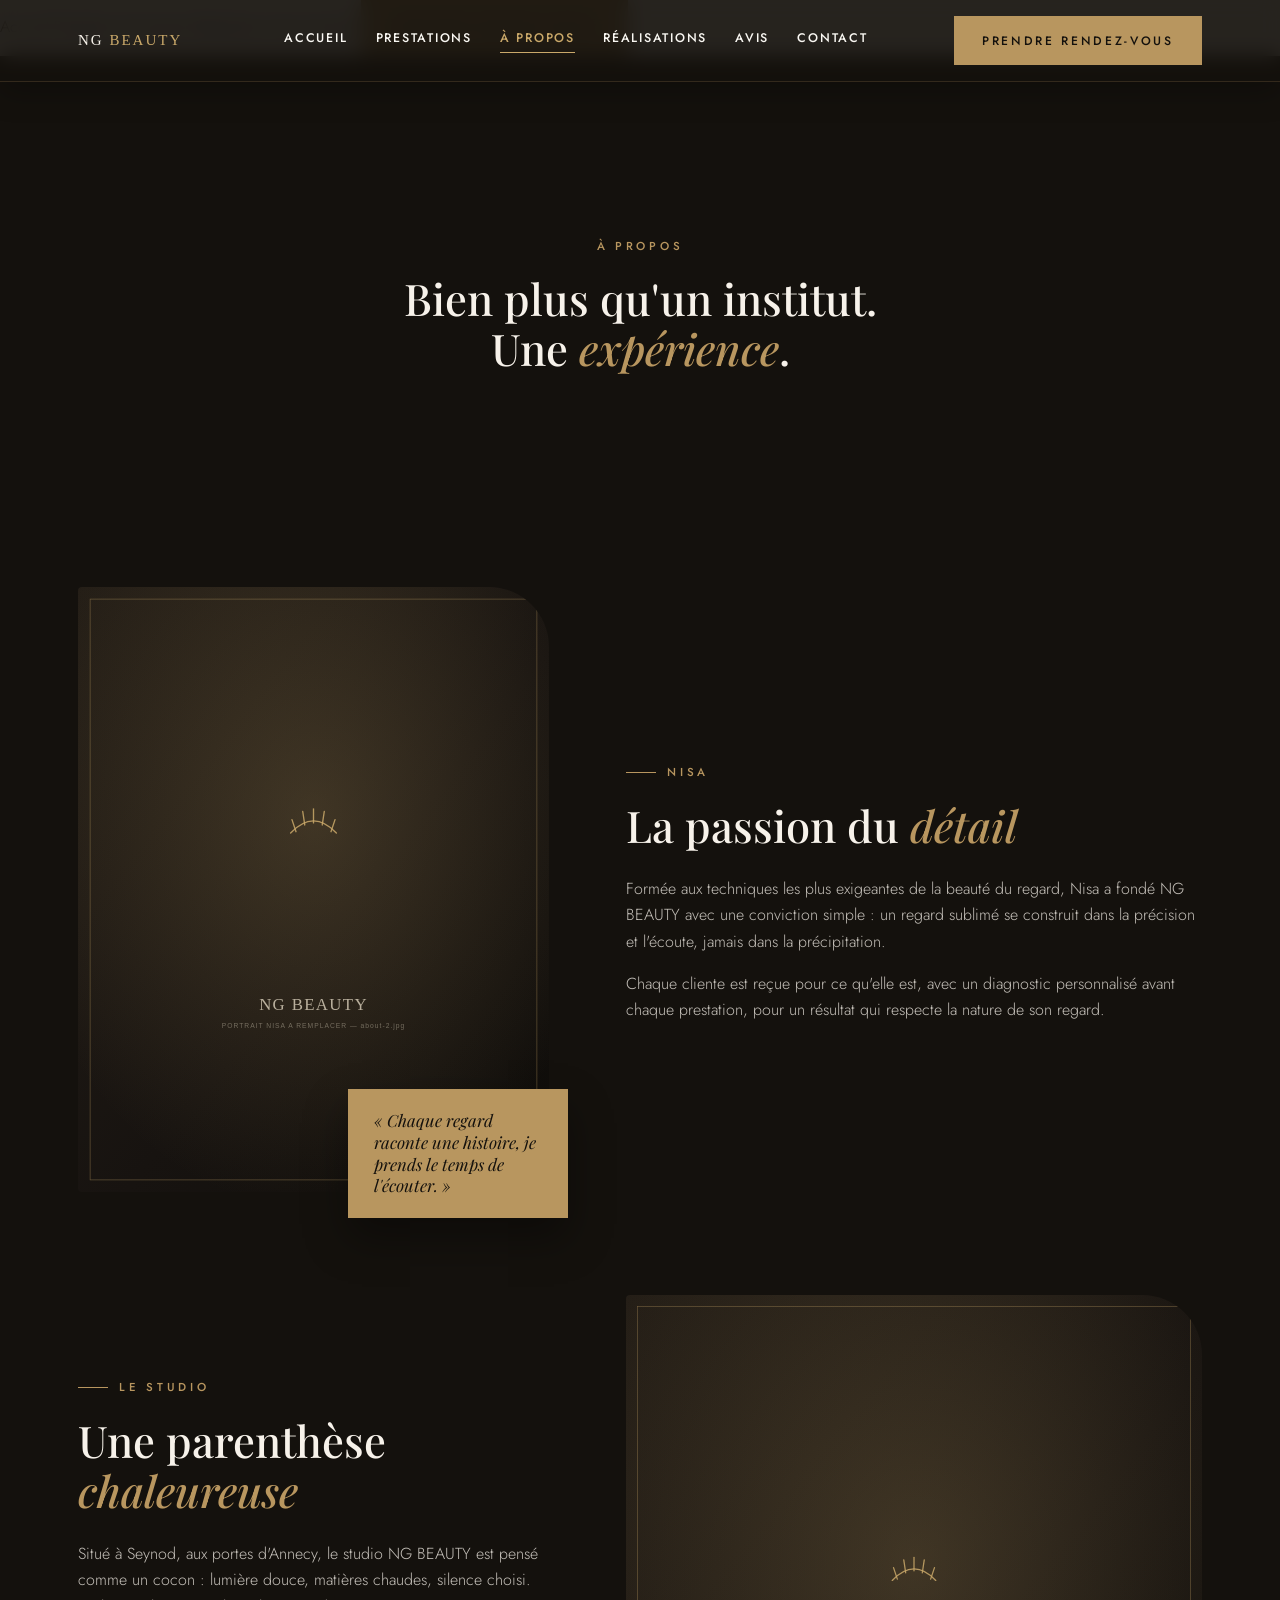
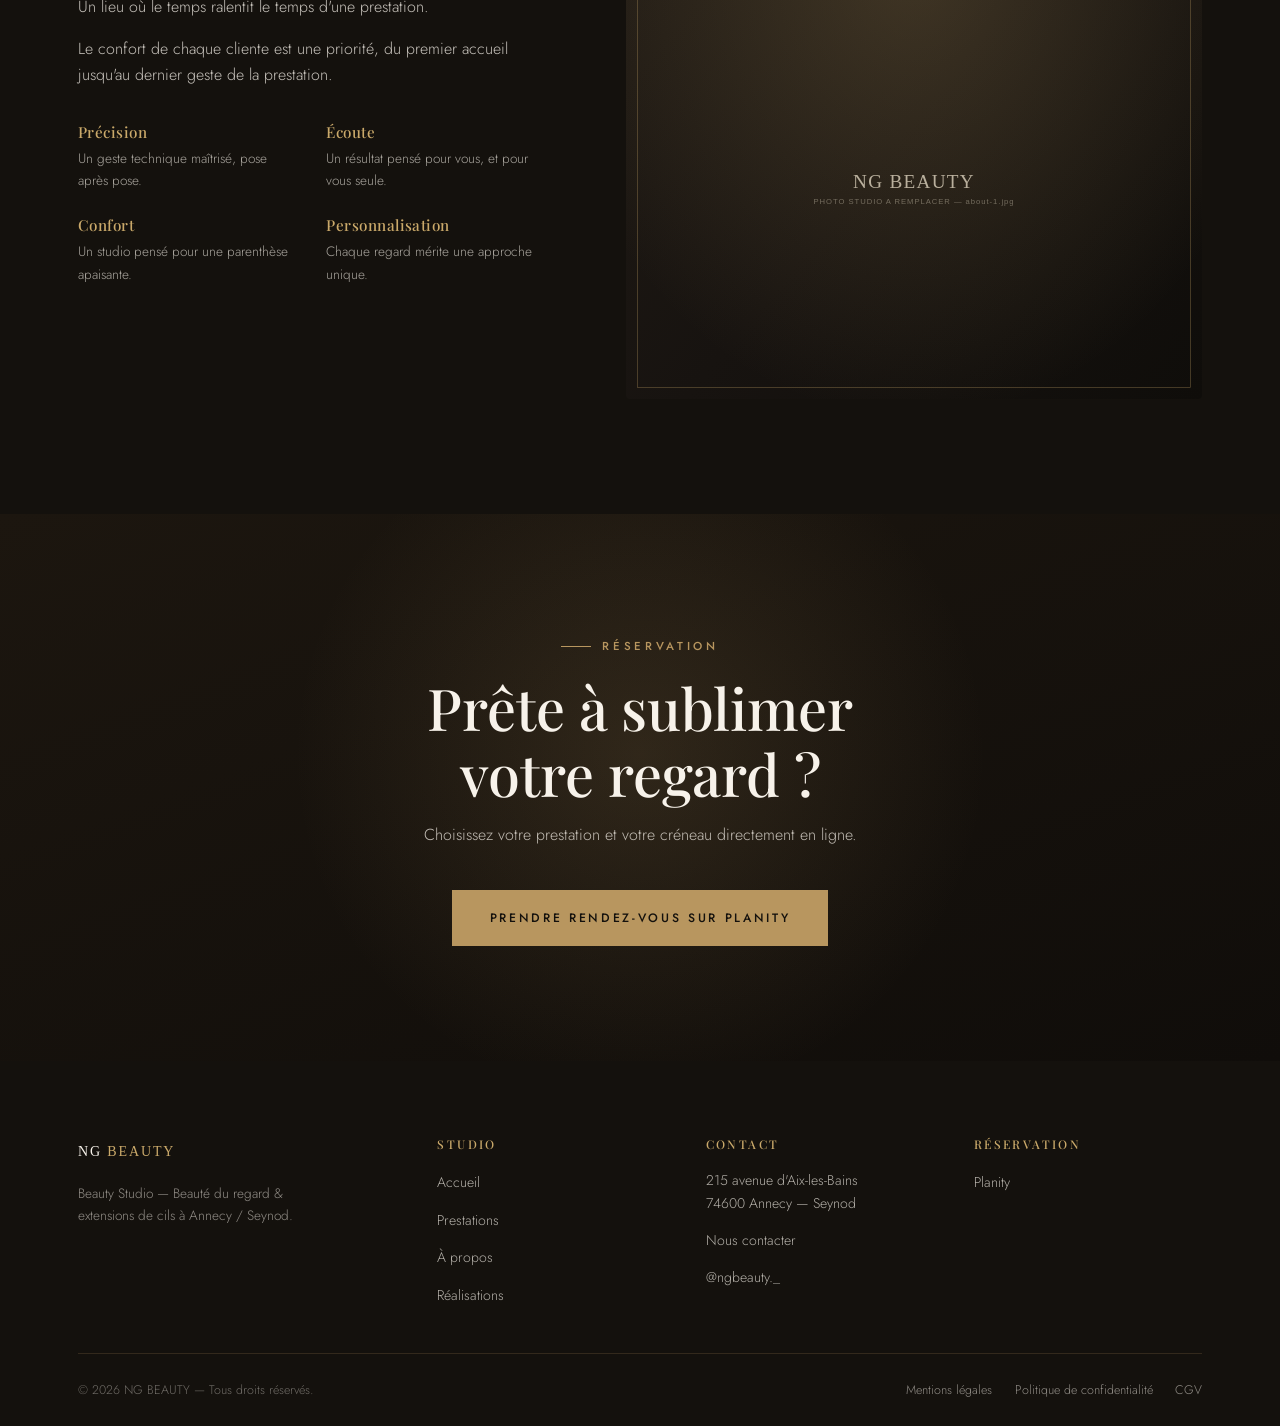
==== about.html @ 825a0b12 "Build NG BEAUTY showcase site (HTML/CSS/JS) Complete premium static site for NG BEAUTY, a lash exten" ====
<!DOCTYPE html>
<html lang="fr">
<head>
<meta charset="UTF-8">
<meta name="viewport" content="width=device-width, initial-scale=1.0">
<title>À propos — NG BEAUTY | Beauty Studio à Annecy</title>
<meta name="description" content="Découvrez NG BEAUTY, Beauty Studio à Annecy / Seynod dédié à la beauté du regard. Passion, précision et écoute au service de votre regard.">
<link rel="canonical" href="https://www.ngbeauty-annecy.fr/about.html">
<link rel="icon" href="assets/favicon.svg" type="image/svg+xml">

<link rel="preconnect" href="https://fonts.googleapis.com">
<link rel="preconnect" href="https://fonts.gstatic.com" crossorigin>
<link href="https://fonts.googleapis.com/css2?family=Jost:wght@300;400;500;600&family=Parisienne&family=Playfair+Display:ital,wght@0,500;0,600;0,700;1,500;1,600&display=swap" rel="stylesheet">

<link rel="stylesheet" href="css/style.css">
</head>
<body>

<header class="site-header solid">
  <div class="container">
    <a href="index.html" class="brand" aria-label="NG BEAUTY — Accueil">
      <img src="assets/logo-white.svg" alt="NG BEAUTY">
    </a>
    <nav class="main-nav" aria-label="Navigation principale">
      <a href="index.html">Accueil</a>
      <a href="prestations.html">Prestations</a>
      <a href="about.html" class="active">À propos</a>
      <a href="gallery.html">Réalisations</a>
      <a href="index.html#avis">Avis</a>
      <a href="contact.html">Contact</a>
    </nav>
    <div class="header-cta">
      <a href="https://www.planity.com/ng-beauty-annecy" target="_blank" rel="noopener" class="btn btn-primary btn-pulse">Prendre rendez-vous</a>
      <button class="nav-toggle" aria-label="Ouvrir le menu" aria-expanded="false">
        <span></span><span></span><span></span>
      </button>
    </div>
  </div>
</header>

<nav class="mobile-nav" aria-label="Navigation mobile">
  <a href="index.html">Accueil</a>
  <a href="prestations.html">Prestations</a>
  <a href="about.html">À propos</a>
  <a href="gallery.html">Réalisations</a>
  <a href="index.html#avis">Avis</a>
  <a href="contact.html">Contact</a>
  <a href="https://www.planity.com/ng-beauty-annecy" target="_blank" rel="noopener" class="btn btn-primary">Prendre rendez-vous</a>
</nav>

<main>

  <section class="page-hero">
    <div class="container">
      <span class="eyebrow">À propos</span>
      <h1 class="section-title">Bien plus qu'un institut.<br>Une <em>expérience</em>.</h1>
    </div>
  </section>

  <section class="about-section">
    <div class="container">
      <div class="about-grid">
        <div class="about-media reveal">
          <img src="assets/about-2.svg" alt="Nisa, fondatrice de NG BEAUTY">
          <p class="about-media-tag">« Chaque regard raconte une histoire, je prends le temps de l'écouter. »</p>
        </div>
        <div class="reveal reveal-delay-1">
          <span class="eyebrow">Nisa</span>
          <h2 class="section-title">La passion du <em>détail</em></h2>
          <div class="about-text">
            <p>Formée aux techniques les plus exigeantes de la beauté du regard, Nisa a fondé NG BEAUTY avec une conviction simple : un regard sublimé se construit dans la précision et l'écoute, jamais dans la précipitation.</p>
            <p>Chaque cliente est reçue pour ce qu'elle est, avec un diagnostic personnalisé avant chaque prestation, pour un résultat qui respecte la nature de son regard.</p>
          </div>
        </div>
      </div>

      <div class="about-grid reverse" style="margin-top: clamp(4rem, 8vw, 7rem);">
        <div class="about-media reveal">
          <img src="assets/about-1.svg" alt="Le studio NG BEAUTY à Seynod">
        </div>
        <div class="reveal reveal-delay-1">
          <span class="eyebrow">Le studio</span>
          <h2 class="section-title">Une parenthèse <em>chaleureuse</em></h2>
          <div class="about-text">
            <p>Situé à Seynod, aux portes d'Annecy, le studio NG BEAUTY est pensé comme un cocon : lumière douce, matières chaudes, silence choisi. Un lieu où le temps ralentit le temps d'une prestation.</p>
            <p>Le confort de chaque cliente est une priorité, du premier accueil jusqu'au dernier geste de la prestation.</p>
          </div>
          <div class="about-values">
            <div class="about-value">
              <h4>Précision</h4>
              <p>Un geste technique maîtrisé, pose après pose.</p>
            </div>
            <div class="about-value">
              <h4>Écoute</h4>
              <p>Un résultat pensé pour vous, et pour vous seule.</p>
            </div>
            <div class="about-value">
              <h4>Confort</h4>
              <p>Un studio pensé pour une parenthèse apaisante.</p>
            </div>
            <div class="about-value">
              <h4>Personnalisation</h4>
              <p>Chaque regard mérite une approche unique.</p>
            </div>
          </div>
        </div>
      </div>
    </div>
  </section>

  <section class="final-cta">
    <div class="container reveal">
      <span class="eyebrow" style="justify-content:center;">Réservation</span>
      <h2>Prête à sublimer votre regard ?</h2>
      <p>Choisissez votre prestation et votre créneau directement en ligne.</p>
      <a href="https://www.planity.com/ng-beauty-annecy" target="_blank" rel="noopener" class="btn btn-primary btn-pulse">Prendre rendez-vous sur Planity</a>
    </div>
  </section>

</main>

<footer class="site-footer">
  <div class="container">
    <div class="footer-grid">
      <div class="footer-brand">
        <img src="assets/logo-white.svg" alt="NG BEAUTY">
        <p>Beauty Studio — Beauté du regard &amp; extensions de cils à Annecy / Seynod.</p>
      </div>
      <div class="footer-col">
        <h4>Studio</h4>
        <ul>
          <li><a href="index.html">Accueil</a></li>
          <li><a href="prestations.html">Prestations</a></li>
          <li><a href="about.html">À propos</a></li>
          <li><a href="gallery.html">Réalisations</a></li>
        </ul>
      </div>
      <div class="footer-col">
        <h4>Contact</h4>
        <ul>
          <li><p>215 avenue d'Aix-les-Bains<br>74600 Annecy — Seynod</p></li>
          <li><a href="contact.html">Nous contacter</a></li>
          <li><a href="https://www.instagram.com/ngbeauty._/" target="_blank" rel="noopener">@ngbeauty._</a></li>
        </ul>
      </div>
      <div class="footer-col">
        <h4>Réservation</h4>
        <ul>
          <li><a href="https://www.planity.com/ng-beauty-annecy" target="_blank" rel="noopener">Planity</a></li>
        </ul>
      </div>
    </div>
    <div class="footer-bottom">
      <p>&copy; <span data-year></span> NG BEAUTY — Tous droits réservés.</p>
      <div style="display:flex; gap:1.4rem;">
        <a href="legal.html">Mentions légales</a>
        <a href="privacy.html">Politique de confidentialité</a>
        <a href="cgv.html">CGV</a>
      </div>
    </div>
  </div>
</footer>

<script src="js/script.js"></script>
</body>
</html>
---- css/style.css ----
/* ============================================================
   NG BEAUTY — Feuille de style principale
   Palette : noir profond / ivoire / beige chaud / champagne doré
   ============================================================ */

/* ---------- Reset ---------- */
*,
*::before,
*::after {
  box-sizing: border-box;
  margin: 0;
  padding: 0;
}

html {
  scroll-behavior: smooth;
  scroll-padding-top: 90px;
  overflow-x: hidden;
}

img,
svg,
video {
  display: block;
  max-width: 100%;
  height: auto;
}

a {
  color: inherit;
  text-decoration: none;
}

ul {
  list-style: none;
}

button {
  font: inherit;
  cursor: pointer;
  border: none;
  background: none;
  color: inherit;
}

/* ---------- Design tokens ---------- */
:root {
  --black: #14110d;
  --black-soft: #1d1811;
  --black-line: #33291c;

  --ivory: #f7f2ea;
  --cream: #faf8f3;
  --beige: #e4d5bd;
  --beige-dark: #cbb290;

  --gold: #b8965f;
  --gold-light: #caa96a;
  --gold-soft: rgba(184, 150, 95, 0.35);

  --ink: #221c14;
  --ink-soft: rgba(34, 28, 20, 0.68);

  --font-serif: "Playfair Display", Georgia, "Times New Roman", serif;
  --font-sans: "Jost", "Helvetica Neue", Arial, sans-serif;
  --font-script: "Parisienne", cursive;

  --container: 1220px;
  --gutter: clamp(1.25rem, 4vw, 3rem);

  --ease: cubic-bezier(0.22, 1, 0.36, 1);
}

/* ---------- Base ---------- */
body {
  font-family: var(--font-sans);
  color: var(--ink);
  background: var(--cream);
  line-height: 1.65;
  font-weight: 300;
  -webkit-font-smoothing: antialiased;
  overflow-x: hidden;
}

h1, h2, h3, h4 {
  font-family: var(--font-serif);
  font-weight: 500;
  line-height: 1.15;
  color: var(--ink);
}

.section-title {
  font-size: clamp(1.9rem, 3.4vw, 3rem);
  font-weight: 500;
  margin-bottom: 0.6em;
}

.section-title em {
  font-style: italic;
  color: var(--gold);
}

.eyebrow {
  display: inline-flex;
  align-items: center;
  gap: 0.7rem;
  font-family: var(--font-sans);
  font-size: 0.72rem;
  letter-spacing: 0.32em;
  text-transform: uppercase;
  color: var(--gold);
  font-weight: 500;
  margin-bottom: 1.1rem;
}

.eyebrow::before {
  content: "";
  width: 30px;
  height: 1px;
  background: var(--gold);
}

.section-lead {
  max-width: 46ch;
  color: var(--ink-soft);
  font-size: 1.05rem;
  font-weight: 300;
}

.section-head {
  max-width: 720px;
  margin-bottom: clamp(2.5rem, 5vw, 4.5rem);
}

.section-head.center {
  margin-left: auto;
  margin-right: auto;
  text-align: center;
}

.section-head.center .eyebrow::before {
  display: none;
}

.section-head.center .section-lead {
  margin: 0 auto;
}

.container {
  width: 100%;
  max-width: var(--container);
  margin: 0 auto;
  padding: 0 var(--gutter);
}

section {
  padding: clamp(4.5rem, 9vw, 8rem) 0;
  position: relative;
}

.on-dark {
  background: var(--black);
  color: var(--ivory);
}

.on-dark h1, .on-dark h2, .on-dark h3, .on-dark h4,
.page-hero h1, .page-hero h2,
.about-section h1, .about-section h2, .about-section h3, .about-section h4,
.reviews-section h1, .reviews-section h2, .reviews-section h3, .reviews-section h4,
.final-cta h1, .final-cta h2 {
  color: var(--ivory);
}

.on-dark .section-lead,
.page-hero .section-lead,
.about-section .section-lead,
.reviews-section .section-lead {
  color: rgba(247, 242, 234, 0.7);
}

/* ---------- Buttons ---------- */
.btn {
  display: inline-flex;
  align-items: center;
  justify-content: center;
  gap: 0.6rem;
  padding: 1.05rem 2.3rem;
  font-size: 0.76rem;
  font-weight: 500;
  letter-spacing: 0.22em;
  text-transform: uppercase;
  border: 1px solid transparent;
  transition: background-color 0.4s var(--ease), color 0.4s var(--ease),
    border-color 0.4s var(--ease), transform 0.35s var(--ease);
  white-space: nowrap;
}

.btn-primary {
  background: var(--gold);
  color: var(--black);
  border-color: var(--gold);
}

.btn-primary:hover,
.btn-primary:focus-visible {
  background: transparent;
  color: var(--gold-light);
  border-color: var(--gold-light);
  transform: translateY(-2px);
}

.btn-outline {
  background: transparent;
  color: inherit;
  border-color: currentColor;
}

.btn-outline:hover,
.btn-outline:focus-visible {
  background: var(--ink);
  color: var(--cream);
  border-color: var(--ink);
  transform: translateY(-2px);
}

.on-dark .btn-outline:hover,
.on-dark .btn-outline:focus-visible {
  background: var(--ivory);
  color: var(--black);
  border-color: var(--ivory);
}

.btn-ghost {
  padding: 0;
  border: none;
  letter-spacing: 0.18em;
  text-transform: uppercase;
  font-size: 0.78rem;
  font-weight: 500;
  color: var(--gold);
  position: relative;
  display: inline-flex;
  align-items: center;
  gap: 0.5rem;
}

.btn-ghost::after {
  content: "";
  position: absolute;
  left: 0;
  bottom: -5px;
  width: 100%;
  height: 1px;
  background: currentColor;
  transform: scaleX(0.3);
  transform-origin: left;
  transition: transform 0.4s var(--ease);
}

.btn-ghost:hover::after,
.btn-ghost:focus-visible::after {
  transform: scaleX(1);
}

.btn-ghost svg {
  width: 14px;
  height: 14px;
  transition: transform 0.4s var(--ease);
}

.btn-ghost:hover svg {
  transform: translateX(4px);
}

/* micro pulse on the main booking buttons */
.btn-pulse {
  position: relative;
}

.btn-pulse::before {
  content: "";
  position: absolute;
  inset: 0;
  border: 1px solid var(--gold-light);
  opacity: 0;
  animation: pulse 2.8s ease-out infinite;
}

@keyframes pulse {
  0% { opacity: 0.55; transform: scale(1); }
  100% { opacity: 0; transform: scale(1.18); }
}

@media (prefers-reduced-motion: reduce) {
  .btn-pulse::before { animation: none; }
  html { scroll-behavior: auto; }
}

/* ---------- Reveal on scroll ---------- */
.reveal {
  opacity: 0;
  transform: translateY(28px);
  transition: opacity 0.9s var(--ease), transform 0.9s var(--ease);
}

.reveal.is-visible {
  opacity: 1;
  transform: translateY(0);
}

.reveal-delay-1 { transition-delay: 0.1s; }
.reveal-delay-2 { transition-delay: 0.2s; }
.reveal-delay-3 { transition-delay: 0.3s; }
.reveal-delay-4 { transition-delay: 0.4s; }

@media (prefers-reduced-motion: reduce) {
  .reveal {
    opacity: 1;
    transform: none;
    transition: none;
  }
}

/* ---------- Header ---------- */
.site-header {
  position: fixed;
  top: 0;
  left: 0;
  width: 100%;
  z-index: 100;
  padding: 1.6rem 0;
  transition: background-color 0.5s var(--ease), padding 0.5s var(--ease),
    box-shadow 0.5s var(--ease), border-color 0.5s var(--ease);
  border-bottom: 1px solid transparent;
}

.site-header .container {
  display: flex;
  align-items: center;
  justify-content: space-between;
  gap: 1.5rem;
}

.site-header.is-scrolled,
.site-header.solid {
  background: rgba(20, 17, 13, 0.92);
  backdrop-filter: blur(10px);
  padding: 1rem 0;
  border-color: var(--black-line);
  box-shadow: 0 10px 30px rgba(0, 0, 0, 0.25);
}

.brand {
  display: inline-flex;
  align-items: center;
}

.brand img {
  height: 30px;
  width: auto;
}

.main-nav {
  display: flex;
  align-items: center;
  gap: clamp(1.2rem, 2.2vw, 2.4rem);
}

.main-nav a {
  font-size: 0.78rem;
  letter-spacing: 0.14em;
  text-transform: uppercase;
  font-weight: 500;
  color: var(--cream);
  position: relative;
  padding-bottom: 4px;
}

.main-nav a::after {
  content: "";
  position: absolute;
  left: 0;
  bottom: 0;
  width: 100%;
  height: 1px;
  background: var(--gold-light);
  transform: scaleX(0);
  transform-origin: right;
  transition: transform 0.4s var(--ease);
}

.main-nav a:hover::after,
.main-nav a.active::after {
  transform: scaleX(1);
  transform-origin: left;
}

.main-nav a.active {
  color: var(--gold-light);
}

.header-cta {
  display: flex;
  align-items: center;
  gap: 1.4rem;
}

.header-cta .btn {
  padding: 0.85rem 1.7rem;
}

.nav-toggle {
  display: none;
  flex-direction: column;
  justify-content: center;
  gap: 5px;
  width: 30px;
  height: 24px;
  z-index: 200;
}

.nav-toggle span {
  display: block;
  width: 100%;
  height: 1px;
  background: var(--cream);
  transition: transform 0.35s var(--ease), opacity 0.35s var(--ease);
}

/* ---------- Hero ---------- */
.hero {
  position: relative;
  min-height: 100svh;
  display: flex;
  align-items: center;
  color: var(--ivory);
  background: linear-gradient(180deg, #1b1610 0%, #14110d 100%);
  overflow: hidden;
}

.hero-media {
  position: absolute;
  inset: 0;
  z-index: 0;
}

.hero-media img {
  width: 100%;
  height: 100%;
  object-fit: cover;
  object-position: center 20%;
  transform: scale(1.08);
  animation: hero-zoom 18s ease-in-out infinite alternate;
}

@keyframes hero-zoom {
  from { transform: scale(1.08); }
  to { transform: scale(1); }
}

.hero-media::after {
  content: "";
  position: absolute;
  inset: 0;
  background:
    linear-gradient(180deg, rgba(20, 17, 13, 0.35) 0%, rgba(20, 17, 13, 0.55) 55%, rgba(20, 17, 13, 0.92) 100%),
    linear-gradient(90deg, rgba(20, 17, 13, 0.88) 0%, rgba(20, 17, 13, 0.15) 55%);
}

.hero .container {
  position: relative;
  z-index: 1;
  padding-top: 6rem;
}

.hero-content {
  max-width: 640px;
}

.hero-eyebrow {
  font-family: var(--font-script);
  font-size: 1.6rem;
  color: var(--gold-light);
  display: block;
  margin-bottom: 0.6rem;
}

.hero-title {
  font-size: clamp(2.6rem, 6vw, 4.6rem);
  color: var(--cream);
  margin-bottom: 1.1rem;
}

.hero-title span {
  display: block;
  font-style: italic;
  color: var(--gold-light);
  font-size: 0.55em;
  margin-top: 0.35em;
}

.hero-text {
  font-size: clamp(1rem, 1.6vw, 1.2rem);
  color: rgba(247, 242, 234, 0.82);
  max-width: 46ch;
  margin-bottom: 2.4rem;
}

.hero-actions {
  display: flex;
  flex-wrap: wrap;
  gap: 1.1rem;
}

.hero-scroll {
  position: absolute;
  bottom: 2.4rem;
  left: 50%;
  transform: translateX(-50%);
  z-index: 1;
  display: flex;
  flex-direction: column;
  align-items: center;
  gap: 0.6rem;
  color: rgba(247, 242, 234, 0.6);
  font-size: 0.68rem;
  letter-spacing: 0.3em;
  text-transform: uppercase;
}

.hero-scroll .line {
  width: 1px;
  height: 42px;
  background: linear-gradient(180deg, var(--gold-light), transparent);
  animation: scroll-line 2.4s ease-in-out infinite;
}

@keyframes scroll-line {
  0% { transform: scaleY(0.3); transform-origin: top; opacity: 0.4; }
  50% { transform: scaleY(1); transform-origin: top; opacity: 1; }
  100% { transform: scaleY(0.3); transform-origin: bottom; opacity: 0.4; }
}

/* ---------- Trust bar ---------- */
.trust-bar {
  background: var(--ivory);
  border-bottom: 1px solid rgba(184, 150, 95, 0.25);
  padding: clamp(2.4rem, 4vw, 3.2rem) 0;
}

.trust-list {
  display: flex;
  flex-wrap: wrap;
  justify-content: space-between;
  gap: 2rem 1.5rem;
}

.trust-item {
  flex: 1 1 220px;
  display: flex;
  align-items: flex-start;
  gap: 1rem;
  padding: 0 1.2rem;
  border-left: 1px solid var(--gold-soft);
}

.trust-item:first-child {
  border-left: none;
  padding-left: 0;
}

.trust-item svg {
  width: 26px;
  height: 26px;
  flex-shrink: 0;
  stroke: var(--gold);
  margin-top: 0.2rem;
}

.trust-item h3 {
  font-size: 0.95rem;
  letter-spacing: 0.04em;
  margin-bottom: 0.25rem;
}

.trust-item p {
  font-size: 0.85rem;
  color: var(--ink-soft);
}

/* ---------- Prestations ---------- */
.prestations {
  background: var(--cream);
}

.service-row {
  display: flex;
  align-items: baseline;
  justify-content: space-between;
  gap: 1.5rem;
  padding: 1.9rem 0;
  border-bottom: 1px solid rgba(34, 28, 20, 0.12);
  transition: padding-left 0.4s var(--ease), border-color 0.4s var(--ease);
}

.service-row:first-child {
  border-top: 1px solid rgba(34, 28, 20, 0.12);
}

.service-row:hover {
  padding-left: 0.8rem;
  border-color: var(--gold);
}

.service-main {
  display: flex;
  flex-wrap: wrap;
  align-items: baseline;
  gap: 0.3rem 1.2rem;
  flex: 1;
  min-width: 0;
}

.service-name {
  font-family: var(--font-serif);
  font-size: 1.25rem;
  font-weight: 500;
  white-space: nowrap;
}

.service-dots {
  flex: 1;
  border-bottom: 1px dotted rgba(34, 28, 20, 0.25);
  margin-bottom: 0.4rem;
  min-width: 20px;
}

.service-desc {
  flex-basis: 100%;
  font-size: 0.88rem;
  color: var(--ink-soft);
  max-width: 52ch;
}

.service-meta {
  display: flex;
  align-items: center;
  gap: 1.4rem;
  flex-shrink: 0;
}

.service-duration {
  font-size: 0.78rem;
  color: var(--ink-soft);
  letter-spacing: 0.03em;
}

.service-price {
  font-family: var(--font-serif);
  font-size: 1.3rem;
  color: var(--gold);
  white-space: nowrap;
}

.service-book {
  font-size: 0.7rem;
  letter-spacing: 0.16em;
  text-transform: uppercase;
  color: var(--ink);
  border: 1px solid var(--ink);
  padding: 0.6rem 1.1rem;
  transition: background-color 0.35s var(--ease), color 0.35s var(--ease);
}

.service-book:hover {
  background: var(--ink);
  color: var(--cream);
}

.service-group + .service-group {
  margin-top: clamp(2.5rem, 5vw, 4rem);
}

.service-group-title {
  font-size: 0.78rem;
  letter-spacing: 0.24em;
  text-transform: uppercase;
  color: var(--gold);
  margin-bottom: 0.8rem;
}

.prestations-footer {
  margin-top: clamp(2.5rem, 5vw, 4rem);
  display: flex;
  flex-wrap: wrap;
  align-items: center;
  justify-content: space-between;
  gap: 1.5rem;
}

.prestations-note {
  font-size: 0.85rem;
  color: var(--ink-soft);
  max-width: 46ch;
}

/* ---------- About ---------- */
.about-section {
  background: var(--black);
  color: var(--ivory);
  overflow: hidden;
}

.about-grid {
  display: grid;
  grid-template-columns: minmax(0, 0.9fr) minmax(0, 1.1fr);
  gap: clamp(2.5rem, 6vw, 6rem);
  align-items: center;
}

.about-grid.reverse .about-media {
  order: 2;
}

.about-media {
  position: relative;
}

.about-media img {
  width: 100%;
  border-radius: 4px 60px 4px 4px;
}

.about-media-tag {
  position: absolute;
  bottom: -1.6rem;
  right: -1.2rem;
  background: var(--gold);
  color: var(--black);
  padding: 1.3rem 1.6rem;
  max-width: 220px;
  font-family: var(--font-serif);
  font-style: italic;
  font-size: 1.05rem;
  line-height: 1.3;
  box-shadow: 0 20px 40px rgba(0, 0, 0, 0.35);
}

.about-values {
  display: grid;
  grid-template-columns: repeat(2, minmax(0, 1fr));
  gap: 1.6rem;
  margin: 2.2rem 0 2.4rem;
}

.about-value h4 {
  font-size: 0.95rem;
  color: var(--gold-light);
  margin-bottom: 0.35rem;
  letter-spacing: 0.03em;
}

.about-value p {
  font-size: 0.85rem;
  color: rgba(247, 242, 234, 0.65);
}

.about-text p + p {
  margin-top: 1rem;
}

.about-text p {
  color: rgba(247, 242, 234, 0.78);
}

/* ---------- Gallery / Réalisations ---------- */
.gallery-section {
  background: var(--ivory);
}

.mosaic {
  display: grid;
  grid-template-columns: repeat(6, minmax(0, 1fr));
  grid-auto-rows: 110px;
  gap: 0.9rem;
}

.mosaic-item {
  position: relative;
  overflow: hidden;
  cursor: zoom-in;
  background: var(--black);
}

.mosaic-item img,
.mosaic-item video {
  width: 100%;
  height: 100%;
  object-fit: cover;
  transition: transform 0.7s var(--ease);
}

.mosaic-item:hover img,
.mosaic-item:hover video {
  transform: scale(1.06);
}

.mosaic-item::after {
  content: "";
  position: absolute;
  inset: 0;
  background: linear-gradient(180deg, transparent 55%, rgba(20, 17, 13, 0.55) 100%);
  opacity: 0;
  transition: opacity 0.4s var(--ease);
}

.mosaic-item:hover::after {
  opacity: 1;
}

.mosaic-zoom {
  position: absolute;
  right: 14px;
  bottom: 14px;
  width: 34px;
  height: 34px;
  border: 1px solid var(--gold-light);
  border-radius: 50%;
  display: flex;
  align-items: center;
  justify-content: center;
  opacity: 0;
  transform: translateY(8px);
  transition: opacity 0.4s var(--ease), transform 0.4s var(--ease);
}

.mosaic-item:hover .mosaic-zoom {
  opacity: 1;
  transform: translateY(0);
}

.mosaic-zoom svg {
  width: 15px;
  height: 15px;
  stroke: var(--gold-light);
}

.mosaic-video::before {
  content: "";
  position: absolute;
  top: 50%;
  left: 50%;
  width: 46px;
  height: 46px;
  transform: translate(-50%, -50%);
  border: 1px solid rgba(247, 242, 234, 0.85);
  border-radius: 50%;
  z-index: 1;
}

.mosaic-video::after {
  content: "";
  position: absolute;
  top: 50%;
  left: calc(50% + 3px);
  width: 0;
  height: 0;
  border-top: 8px solid transparent;
  border-bottom: 8px solid transparent;
  border-left: 12px solid var(--cream);
  transform: translate(-50%, -50%);
  z-index: 1;
  opacity: 1;
  background: none;
}

.item-a { grid-column: span 3; grid-row: span 3; }
.item-b { grid-column: span 2; grid-row: span 2; }
.item-c { grid-column: span 1; grid-row: span 2; }
.item-d { grid-column: span 2; grid-row: span 2; }
.item-e { grid-column: span 2; grid-row: span 3; }
.item-f { grid-column: span 2; grid-row: span 2; }
.item-g { grid-column: span 2; grid-row: span 2; }
.item-h { grid-column: span 3; grid-row: span 2; }
.item-i { grid-column: span 3; grid-row: span 2; }

.gallery-footer {
  margin-top: clamp(2.5rem, 5vw, 4rem);
  display: flex;
  flex-wrap: wrap;
  align-items: center;
  justify-content: space-between;
  gap: 1.5rem;
}

/* Lightbox */
.lightbox {
  position: fixed;
  inset: 0;
  z-index: 300;
  background: rgba(15, 13, 10, 0.96);
  display: flex;
  align-items: center;
  justify-content: center;
  padding: 4rem 1.5rem;
  opacity: 0;
  visibility: hidden;
  transition: opacity 0.4s var(--ease);
}

.lightbox.is-open {
  opacity: 1;
  visibility: visible;
}

.lightbox-content {
  max-width: 900px;
  max-height: 86vh;
  width: 100%;
}

.lightbox-content img,
.lightbox-content video {
  width: 100%;
  max-height: 86vh;
  object-fit: contain;
  margin: 0 auto;
}

.lightbox-close {
  position: absolute;
  top: 1.8rem;
  right: 1.8rem;
  width: 42px;
  height: 42px;
  border: 1px solid rgba(247, 242, 234, 0.4);
  border-radius: 50%;
  color: var(--cream);
  display: flex;
  align-items: center;
  justify-content: center;
  font-size: 1.3rem;
  transition: border-color 0.3s var(--ease), transform 0.3s var(--ease);
}

.lightbox-close:hover {
  border-color: var(--gold-light);
  transform: rotate(90deg);
}

/* ---------- Avis ---------- */
.reviews-section {
  background: var(--black);
  color: var(--ivory);
}

.reviews-top {
  display: flex;
  flex-wrap: wrap;
  align-items: flex-end;
  justify-content: space-between;
  gap: 2rem;
  margin-bottom: clamp(2.5rem, 5vw, 4rem);
}

.rating-block {
  display: flex;
  align-items: center;
  gap: 1.6rem;
}

.rating-score {
  font-family: var(--font-serif);
  font-size: 3.6rem;
  color: var(--gold-light);
  line-height: 1;
}

.rating-stars {
  display: flex;
  gap: 4px;
  margin-bottom: 0.4rem;
}

.rating-stars svg {
  width: 16px;
  height: 16px;
  fill: var(--gold-light);
}

.rating-caption {
  font-size: 0.85rem;
  color: rgba(247, 242, 234, 0.65);
}

.reviews-track {
  display: grid;
  grid-template-columns: repeat(3, minmax(0, 1fr));
  gap: clamp(1.5rem, 3vw, 2.5rem);
}

.review-card {
  border-top: 1px solid var(--black-line);
  padding-top: 1.6rem;
}

.review-card .rating-stars {
  margin-bottom: 1rem;
}

.review-quote {
  font-family: var(--font-serif);
  font-style: italic;
  font-size: 1.05rem;
  color: var(--ivory);
  margin-bottom: 1.2rem;
}

.review-author {
  font-size: 0.78rem;
  letter-spacing: 0.08em;
  text-transform: uppercase;
  color: var(--gold-light);
}

.review-placeholder {
  color: rgba(247, 242, 234, 0.45);
  font-size: 0.8rem;
  font-style: italic;
}

.reviews-footer {
  margin-top: clamp(2.5rem, 5vw, 4rem);
  text-align: center;
}

/* ---------- Final CTA ---------- */
.final-cta {
  position: relative;
  background: linear-gradient(160deg, #1c160f 0%, #100d0a 100%);
  color: var(--ivory);
  text-align: center;
  overflow: hidden;
}

.final-cta::before {
  content: "";
  position: absolute;
  top: -20%;
  left: 50%;
  width: 700px;
  height: 700px;
  transform: translateX(-50%);
  background: radial-gradient(circle, rgba(184, 150, 95, 0.16), transparent 70%);
}

.final-cta .container {
  position: relative;
}

.final-cta h2 {
  font-size: clamp(2.2rem, 5vw, 3.6rem);
  max-width: 16ch;
  margin: 0 auto 1rem;
}

.final-cta p {
  color: rgba(247, 242, 234, 0.75);
  max-width: 50ch;
  margin: 0 auto 2.6rem;
}

/* ---------- Contact ---------- */
.contact-section {
  background: var(--cream);
}

.contact-grid {
  display: grid;
  grid-template-columns: minmax(0, 1fr) minmax(0, 1fr);
  gap: clamp(2.5rem, 5vw, 5rem);
  align-items: start;
}

.contact-info-list {
  display: flex;
  flex-direction: column;
  gap: 2rem;
  margin-bottom: 2.4rem;
}

.contact-info-item {
  display: flex;
  gap: 1.1rem;
}

.contact-info-item svg {
  width: 22px;
  height: 22px;
  stroke: var(--gold);
  flex-shrink: 0;
  margin-top: 0.2rem;
}

.contact-info-item h3 {
  font-size: 1rem;
  margin-bottom: 0.3rem;
}

.contact-info-item p {
  font-size: 0.92rem;
  color: var(--ink-soft);
}

.map-frame {
  width: 100%;
  aspect-ratio: 4 / 3.4;
  border: 1px solid rgba(34, 28, 20, 0.15);
  filter: grayscale(0.35) contrast(1.05);
}

/* ---------- Footer ---------- */
.site-footer {
  background: var(--black);
  color: rgba(247, 242, 234, 0.75);
  padding: clamp(3.5rem, 6vw, 5rem) 0 1.6rem;
}

.footer-grid {
  display: grid;
  grid-template-columns: minmax(0, 1.4fr) minmax(0, 1fr) minmax(0, 1fr) minmax(0, 1fr);
  gap: 2.5rem;
  padding-bottom: 2.8rem;
  border-bottom: 1px solid var(--black-line);
}

.footer-brand img {
  height: 28px;
  margin-bottom: 1rem;
}

.footer-brand p {
  font-size: 0.85rem;
  color: rgba(247, 242, 234, 0.55);
  max-width: 30ch;
}

.footer-col h4 {
  font-size: 0.75rem;
  letter-spacing: 0.2em;
  text-transform: uppercase;
  color: var(--gold-light);
  margin-bottom: 1.1rem;
}

.footer-col ul {
  display: flex;
  flex-direction: column;
  gap: 0.7rem;
}

.footer-col a,
.footer-col p {
  font-size: 0.88rem;
  color: rgba(247, 242, 234, 0.7);
  transition: color 0.3s var(--ease);
}

.footer-col a:hover {
  color: var(--gold-light);
}

.footer-bottom {
  display: flex;
  flex-wrap: wrap;
  justify-content: space-between;
  gap: 1rem;
  padding-top: 1.6rem;
  font-size: 0.78rem;
  color: rgba(247, 242, 234, 0.4);
}

.footer-bottom a {
  color: rgba(247, 242, 234, 0.55);
}

.footer-bottom a:hover {
  color: var(--gold-light);
}

/* ---------- Simple / legal pages ---------- */
.page-hero {
  background: var(--black);
  color: var(--ivory);
  padding: clamp(8rem, 14vw, 11rem) 0 clamp(3rem, 6vw, 4.5rem);
  text-align: center;
}

.page-hero .eyebrow {
  justify-content: center;
}

.page-hero .eyebrow::before {
  display: none;
}

.legal-content {
  max-width: 760px;
  margin: 0 auto;
}

.legal-content h2 {
  font-size: 1.4rem;
  margin: 2.2rem 0 0.8rem;
}

.legal-content p,
.legal-content li {
  color: var(--ink-soft);
  font-size: 0.95rem;
  margin-bottom: 0.8rem;
}

.legal-content li {
  margin-left: 1.3rem;
}

.placeholder-note {
  display: inline-block;
  background: rgba(184, 150, 95, 0.15);
  color: var(--gold);
  border: 1px dashed var(--gold-soft);
  padding: 0.2rem 0.6rem;
  font-size: 0.82em;
  font-style: normal;
}

/* ---------- Responsive ---------- */
@media (max-width: 1080px) {
  .about-grid { grid-template-columns: minmax(0, 1fr); }
  .about-media { max-width: 480px; margin: 0 auto; }
  .reviews-track { grid-template-columns: repeat(2, minmax(0, 1fr)); }
  .footer-grid { grid-template-columns: minmax(0, 1fr) minmax(0, 1fr); }
}

@media (max-width: 880px) {
  .main-nav, .header-cta .btn-outline { display: none; }
  .nav-toggle { display: flex; }

  .header-cta .btn-primary {
    padding: 0.7rem 1.1rem;
    font-size: 0.68rem;
  }

  .mobile-nav {
    position: fixed;
    inset: 0;
    background: var(--black);
    z-index: 150;
    display: flex;
    flex-direction: column;
    justify-content: center;
    padding: 3rem var(--gutter);
    transform: translateX(100%);
    transition: transform 0.5s var(--ease);
  }

  .mobile-nav.is-open {
    transform: translateX(0);
  }

  .mobile-nav a {
    display: block;
    font-family: var(--font-serif);
    font-size: 1.9rem;
    color: var(--cream);
    padding: 0.55rem 0;
    border-bottom: 1px solid var(--black-line);
  }

  .mobile-nav .btn {
    margin-top: 2rem;
    width: 100%;
  }

  body.nav-open {
    overflow: hidden;
  }

  .nav-toggle.is-active span:nth-child(1) { transform: translateY(6px) rotate(45deg); }
  .nav-toggle.is-active span:nth-child(2) { opacity: 0; }
  .nav-toggle.is-active span:nth-child(3) { transform: translateY(-6px) rotate(-45deg); }

  .contact-grid { grid-template-columns: minmax(0, 1fr); }
  .reviews-track { grid-template-columns: minmax(0, 1fr); }
  .footer-grid { grid-template-columns: minmax(0, 1fr) minmax(0, 1fr); gap: 2.2rem; }
}

@media (max-width: 640px) {
  .btn { white-space: normal; text-align: center; }

  .trust-list { flex-direction: column; }
  .trust-item { border-left: none; padding-left: 0; border-top: 1px solid var(--gold-soft); padding-top: 1.4rem; }
  .trust-item:first-child { border-top: none; padding-top: 0; }

  .service-row { flex-direction: column; align-items: flex-start; gap: 0.6rem; }
  .service-meta { width: 100%; justify-content: space-between; }

  .mosaic { grid-template-columns: repeat(2, minmax(0, 1fr)); grid-auto-rows: 150px; }
  .item-a, .item-b, .item-c, .item-d, .item-e, .item-f, .item-g, .item-h, .item-i {
    grid-column: span 1;
    grid-row: span 2;
  }

  .about-media-tag { position: static; margin-top: 1rem; max-width: none; }
  .about-values { grid-template-columns: minmax(0, 1fr); }

  .footer-grid { grid-template-columns: minmax(0, 1fr); }
  .footer-bottom { flex-direction: column; align-items: flex-start; }
}
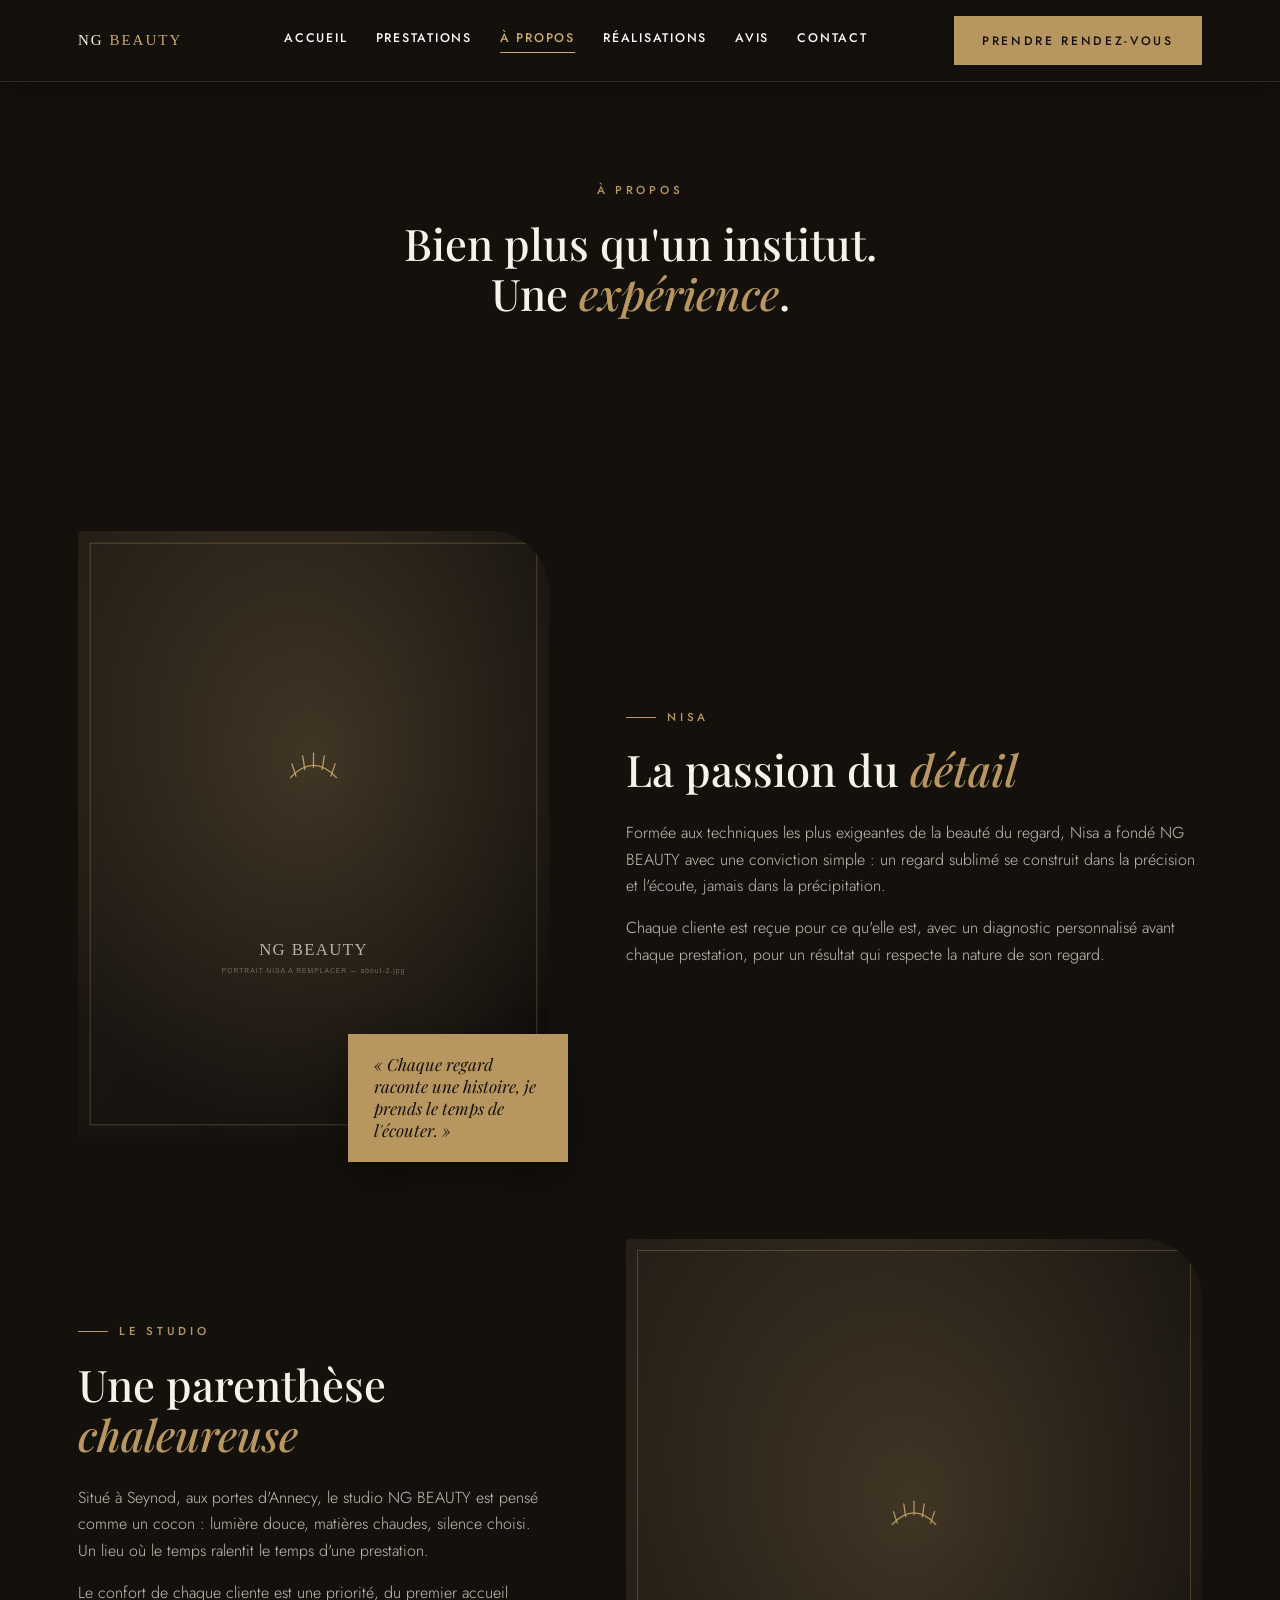
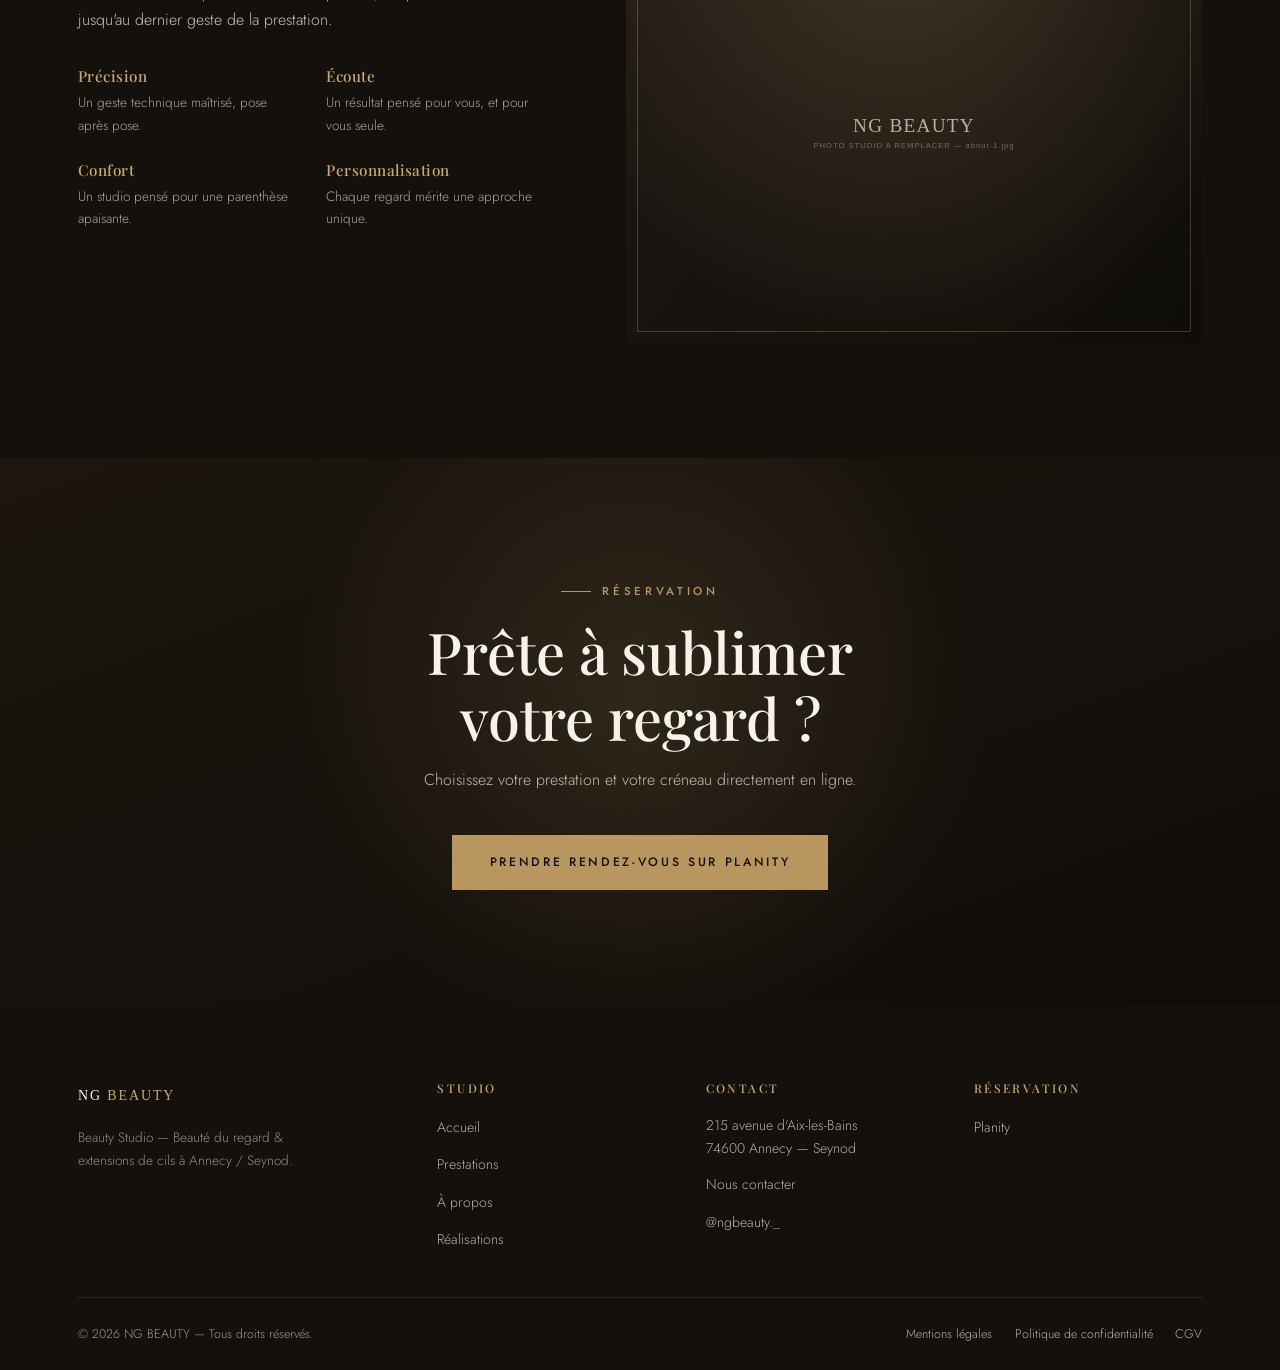
==== commit 938eea89: "Finition V1 : correctifs critiques de rendu, contraste et accessibilité - Corrige un bug majeur : le" ====
--- a/about.html
+++ b/about.html
@@ -6,6 +6,14 @@
 <title>À propos — NG BEAUTY | Beauty Studio à Annecy</title>
 <meta name="description" content="Découvrez NG BEAUTY, Beauty Studio à Annecy / Seynod dédié à la beauté du regard. Passion, précision et écoute au service de votre regard.">
 <link rel="canonical" href="https://www.ngbeauty-annecy.fr/about.html">
+
+<meta property="og:type" content="website">
+<meta property="og:title" content="À propos — NG BEAUTY">
+<meta property="og:description" content="Passion, précision et écoute au service de votre regard, à Annecy / Seynod.">
+<meta property="og:image" content="assets/og-image.svg">
+<meta property="og:url" content="https://www.ngbeauty-annecy.fr/about.html">
+<meta name="theme-color" content="#14110d">
+
 <link rel="icon" href="assets/favicon.svg" type="image/svg+xml">
 
 <link rel="preconnect" href="https://fonts.googleapis.com">
--- a/css/style.css
+++ b/css/style.css
@@ -56,6 +56,7 @@
 
   --gold: #b8965f;
   --gold-light: #caa96a;
+  --gold-deep: #7c5f38;
   --gold-soft: rgba(184, 150, 95, 0.35);
 
   --ink: #221c14;
@@ -412,19 +413,24 @@
 .nav-toggle {
   display: none;
   flex-direction: column;
+  align-items: center;
   justify-content: center;
   gap: 5px;
-  width: 30px;
-  height: 24px;
+  width: 44px;
+  height: 44px;
   z-index: 200;
 }
 
 .nav-toggle span {
   display: block;
-  width: 100%;
+  width: 26px;
   height: 1px;
   background: var(--cream);
   transition: transform 0.35s var(--ease), opacity 0.35s var(--ease);
+}
+
+.mobile-nav {
+  display: none;
 }
 
 /* ---------- Hero ---------- */
@@ -573,7 +579,7 @@
   width: 26px;
   height: 26px;
   flex-shrink: 0;
-  stroke: var(--gold);
+  stroke: var(--gold-deep);
   margin-top: 0.2rem;
 }
 
@@ -591,6 +597,12 @@
 /* ---------- Prestations ---------- */
 .prestations {
   background: var(--cream);
+}
+
+/* Gold text needs a darker, AA-safe shade on light backgrounds */
+.prestations .eyebrow,
+.prestations .section-title em {
+  color: var(--gold-deep);
 }
 
 .service-row {
@@ -658,7 +670,7 @@
 .service-price {
   font-family: var(--font-serif);
   font-size: 1.3rem;
-  color: var(--gold);
+  color: var(--gold-deep);
   white-space: nowrap;
 }
 
@@ -685,7 +697,7 @@
   font-size: 0.78rem;
   letter-spacing: 0.24em;
   text-transform: uppercase;
-  color: var(--gold);
+  color: var(--gold-deep);
   margin-bottom: 0.8rem;
 }
 
@@ -776,6 +788,12 @@
 /* ---------- Gallery / Réalisations ---------- */
 .gallery-section {
   background: var(--ivory);
+}
+
+.gallery-section .eyebrow,
+.gallery-section .section-title em,
+.gallery-section .btn-ghost {
+  color: var(--gold-deep);
 }
 
 .mosaic {
@@ -1024,7 +1042,7 @@
 }
 
 .review-placeholder {
-  color: rgba(247, 242, 234, 0.45);
+  color: rgba(247, 242, 234, 0.6);
   font-size: 0.8rem;
   font-style: italic;
 }
@@ -1097,7 +1115,7 @@
 .contact-info-item svg {
   width: 22px;
   height: 22px;
-  stroke: var(--gold);
+  stroke: var(--gold-deep);
   flex-shrink: 0;
   margin-top: 0.2rem;
 }
@@ -1115,8 +1133,22 @@
 .map-frame {
   width: 100%;
   aspect-ratio: 4 / 3.4;
+  background: var(--ivory);
   border: 1px solid rgba(34, 28, 20, 0.15);
   filter: grayscale(0.35) contrast(1.05);
+}
+
+.map-link {
+  display: inline-block;
+  margin-top: 1rem;
+  font-size: 0.85rem;
+  color: var(--ink-soft);
+  text-decoration: underline;
+  text-underline-offset: 3px;
+}
+
+.map-link:hover {
+  color: var(--gold-deep);
 }
 
 /* ---------- Footer ---------- */
@@ -1177,11 +1209,11 @@
   gap: 1rem;
   padding-top: 1.6rem;
   font-size: 0.78rem;
-  color: rgba(247, 242, 234, 0.4);
+  color: rgba(247, 242, 234, 0.6);
 }
 
 .footer-bottom a {
-  color: rgba(247, 242, 234, 0.55);
+  color: rgba(247, 242, 234, 0.7);
 }
 
 .footer-bottom a:hover {
@@ -1228,7 +1260,7 @@
 .placeholder-note {
   display: inline-block;
   background: rgba(184, 150, 95, 0.15);
-  color: var(--gold);
+  color: var(--gold-deep);
   border: 1px dashed var(--gold-soft);
   padding: 0.2rem 0.6rem;
   font-size: 0.82em;
@@ -1250,6 +1282,7 @@
   .header-cta .btn-primary {
     padding: 0.7rem 1.1rem;
     font-size: 0.68rem;
+    min-height: 44px;
   }
 
   .mobile-nav {
@@ -1262,11 +1295,14 @@
     justify-content: center;
     padding: 3rem var(--gutter);
     transform: translateX(100%);
-    transition: transform 0.5s var(--ease);
+    visibility: hidden;
+    transition: transform 0.5s var(--ease), visibility 0s linear 0.5s;
   }
 
   .mobile-nav.is-open {
     transform: translateX(0);
+    visibility: visible;
+    transition: transform 0.5s var(--ease), visibility 0s linear 0s;
   }
 
   .mobile-nav a {
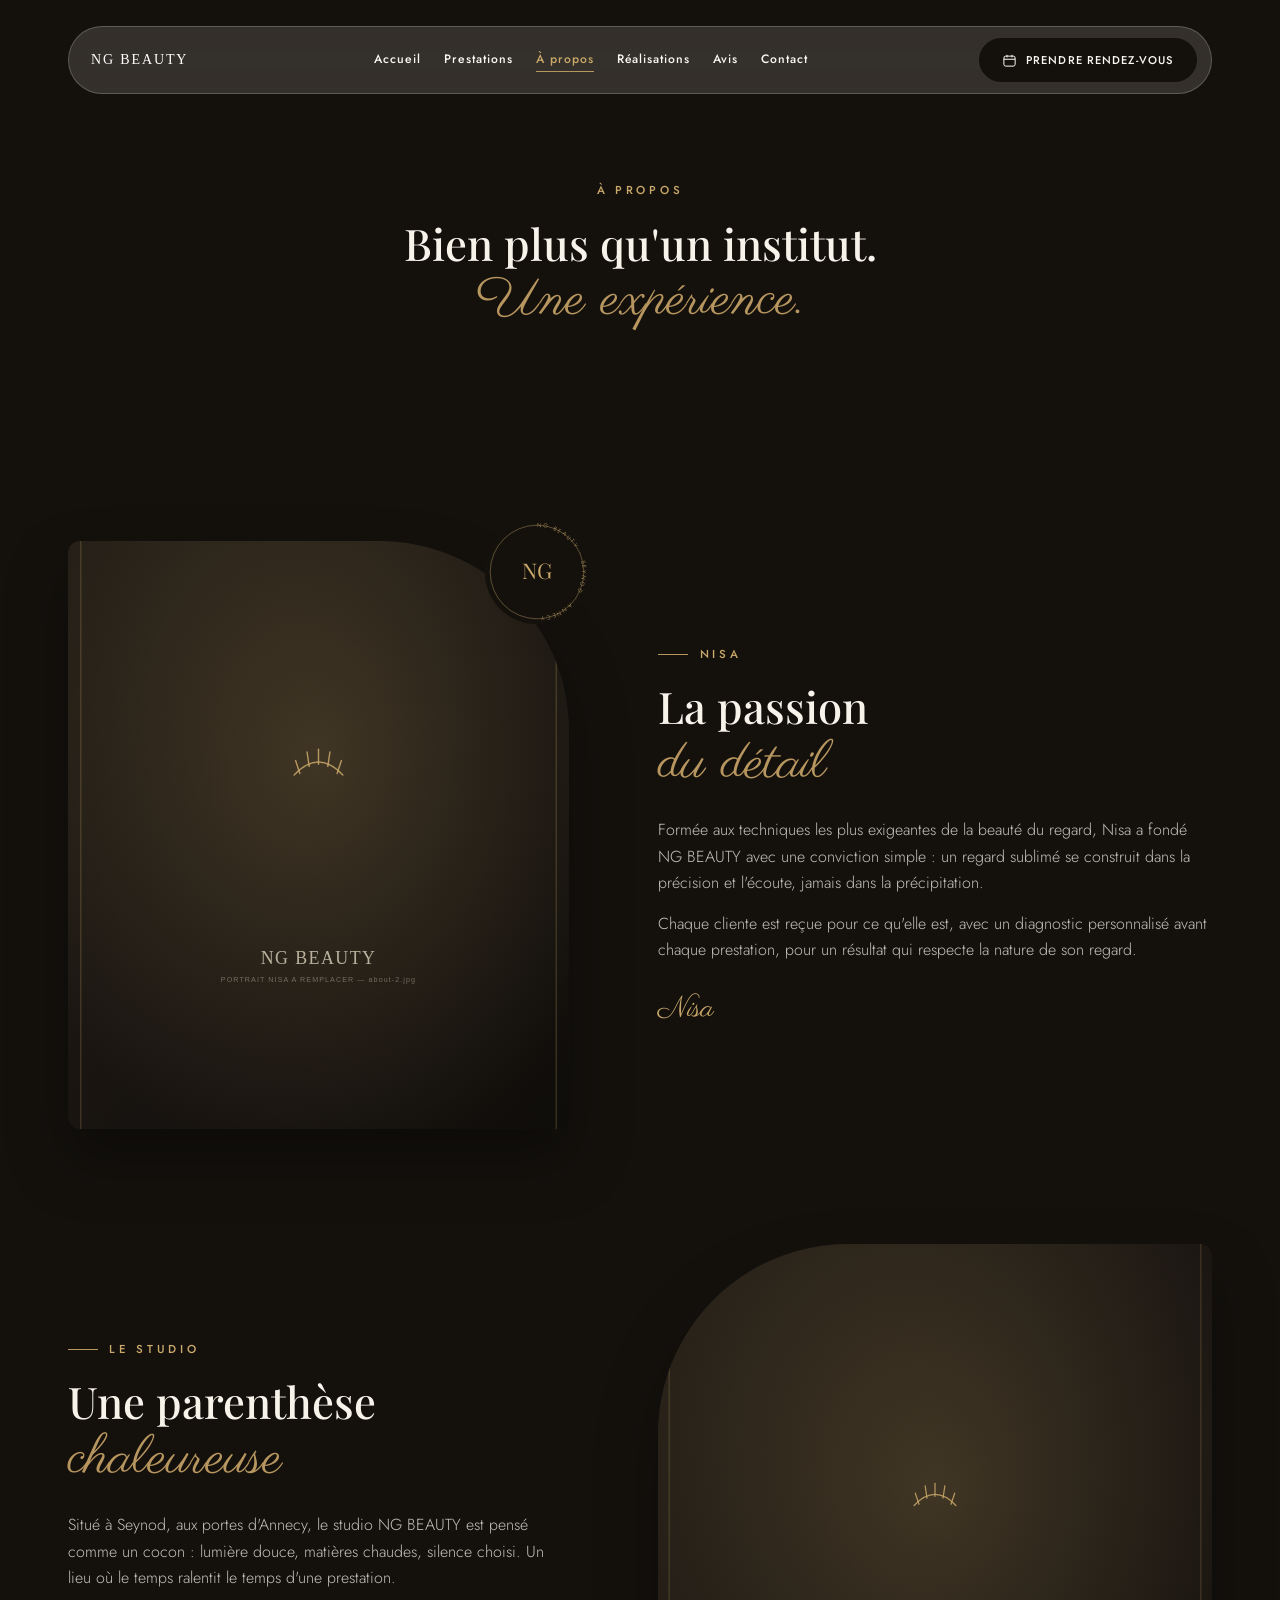
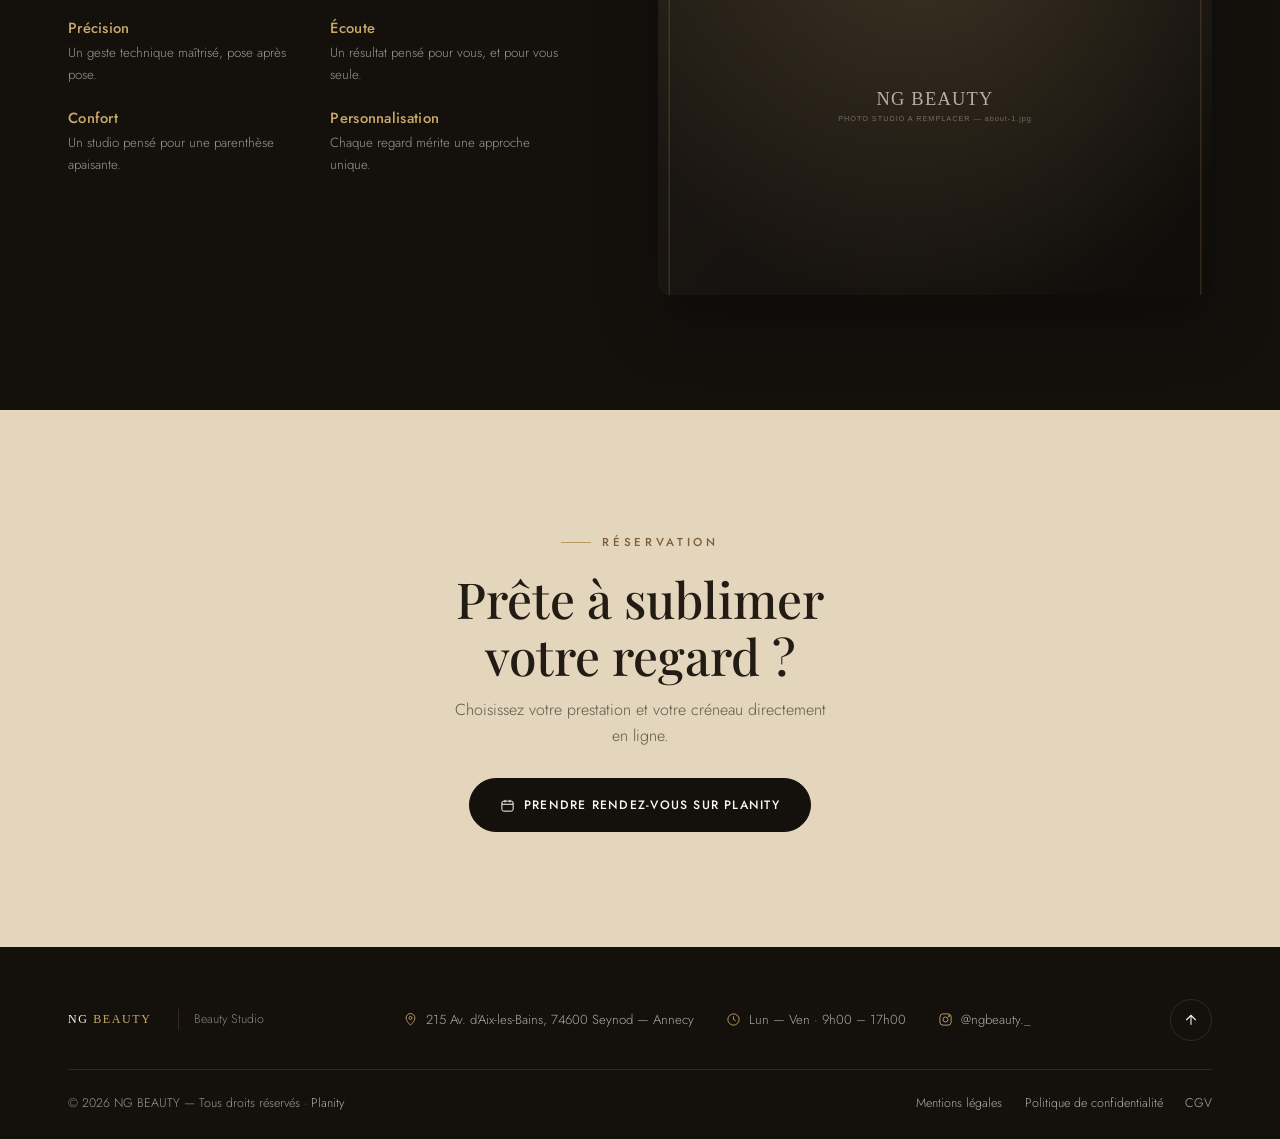
==== commit 02c77e6d: "Refonte complète de la direction artistique d'après la maquette de référence Transforme le rendu vis" ====
--- a/about.html
+++ b/about.html
@@ -6,6 +6,7 @@
 <title>À propos — NG BEAUTY | Beauty Studio à Annecy</title>
 <meta name="description" content="Découvrez NG BEAUTY, Beauty Studio à Annecy / Seynod dédié à la beauté du regard. Passion, précision et écoute au service de votre regard.">
 <link rel="canonical" href="https://www.ngbeauty-annecy.fr/about.html">
+<link rel="icon" href="assets/favicon.svg" type="image/svg+xml">
 
 <meta property="og:type" content="website">
 <meta property="og:title" content="À propos — NG BEAUTY">
@@ -13,8 +14,6 @@
 <meta property="og:image" content="assets/og-image.svg">
 <meta property="og:url" content="https://www.ngbeauty-annecy.fr/about.html">
 <meta name="theme-color" content="#14110d">
-
-<link rel="icon" href="assets/favicon.svg" type="image/svg+xml">
 
 <link rel="preconnect" href="https://fonts.googleapis.com">
 <link rel="preconnect" href="https://fonts.gstatic.com" crossorigin>
@@ -24,24 +23,29 @@
 </head>
 <body>
 
-<header class="site-header solid">
+<header class="site-header" id="top">
   <div class="container">
-    <a href="index.html" class="brand" aria-label="NG BEAUTY — Accueil">
-      <img src="assets/logo-white.svg" alt="NG BEAUTY">
-    </a>
-    <nav class="main-nav" aria-label="Navigation principale">
-      <a href="index.html">Accueil</a>
-      <a href="prestations.html">Prestations</a>
-      <a href="about.html" class="active">À propos</a>
-      <a href="gallery.html">Réalisations</a>
-      <a href="index.html#avis">Avis</a>
-      <a href="contact.html">Contact</a>
-    </nav>
-    <div class="header-cta">
-      <a href="https://www.planity.com/ng-beauty-annecy" target="_blank" rel="noopener" class="btn btn-primary btn-pulse">Prendre rendez-vous</a>
-      <button class="nav-toggle" aria-label="Ouvrir le menu" aria-expanded="false">
-        <span></span><span></span><span></span>
-      </button>
+    <div class="header-bar">
+      <a href="index.html" class="brand" aria-label="NG BEAUTY — Accueil">
+        <img src="assets/logo-white.svg" alt="NG BEAUTY">
+      </a>
+      <nav class="main-nav" aria-label="Navigation principale">
+        <a href="index.html">Accueil</a>
+        <a href="prestations.html">Prestations</a>
+        <a href="about.html" class="active">À propos</a>
+        <a href="gallery.html">Réalisations</a>
+        <a href="index.html#avis">Avis</a>
+        <a href="contact.html">Contact</a>
+      </nav>
+      <div class="header-cta">
+        <a href="https://www.planity.com/ng-beauty-annecy" target="_blank" rel="noopener" class="btn btn-primary btn-pulse">
+          <svg viewBox="0 0 24 24" fill="none" stroke="currentColor" stroke-width="1.6"><rect x="3" y="5" width="18" height="16" rx="3"/><path d="M3 10h18M8 3v4M16 3v4"/></svg>
+          Prendre rendez-vous
+        </a>
+        <button class="nav-toggle" aria-label="Ouvrir le menu" aria-expanded="false">
+          <span></span><span></span><span></span>
+        </button>
+      </div>
     </div>
   </div>
 </header>
@@ -61,7 +65,7 @@
   <section class="page-hero">
     <div class="container">
       <span class="eyebrow">À propos</span>
-      <h1 class="section-title">Bien plus qu'un institut.<br>Une <em>expérience</em>.</h1>
+      <h1 class="section-title">Bien plus qu'un institut. <span class="script">Une expérience.</span></h1>
     </div>
   </section>
 
@@ -70,28 +74,36 @@
       <div class="about-grid">
         <div class="about-media reveal">
           <img src="assets/about-2.svg" alt="Nisa, fondatrice de NG BEAUTY">
-          <p class="about-media-tag">« Chaque regard raconte une histoire, je prends le temps de l'écouter. »</p>
+          <div class="about-badge" aria-hidden="true">
+            <svg viewBox="0 0 120 120">
+              <defs><path id="badgeRing1" d="M60,10 a50,50 0 1,1 -0.1,0 z"/></defs>
+              <circle cx="60" cy="60" r="58" fill="#14110d"/>
+              <circle cx="60" cy="60" r="52" fill="none" stroke="#caa96a" stroke-width="0.75" stroke-opacity="0.6"/>
+              <text font-size="6.4" letter-spacing="2.2" fill="#caa96a"><textPath href="#badgeRing1" startOffset="0%">NG BEAUTY • SEYNOD • ANNECY • </textPath></text>
+              <text x="60" y="68" text-anchor="middle" font-family="Playfair Display, Georgia, serif" font-size="24" fill="#caa96a">NG</text>
+            </svg>
+          </div>
         </div>
         <div class="reveal reveal-delay-1">
           <span class="eyebrow">Nisa</span>
-          <h2 class="section-title">La passion du <em>détail</em></h2>
+          <h2 class="section-title">La passion <span class="script">du détail</span></h2>
           <div class="about-text">
             <p>Formée aux techniques les plus exigeantes de la beauté du regard, Nisa a fondé NG BEAUTY avec une conviction simple : un regard sublimé se construit dans la précision et l'écoute, jamais dans la précipitation.</p>
             <p>Chaque cliente est reçue pour ce qu'elle est, avec un diagnostic personnalisé avant chaque prestation, pour un résultat qui respecte la nature de son regard.</p>
           </div>
+          <p class="about-signature">Nisa</p>
         </div>
       </div>
 
-      <div class="about-grid reverse" style="margin-top: clamp(4rem, 8vw, 7rem);">
+      <div class="about-grid reverse" style="margin-top: clamp(4.5rem, 9vw, 8rem);">
         <div class="about-media reveal">
           <img src="assets/about-1.svg" alt="Le studio NG BEAUTY à Seynod">
         </div>
         <div class="reveal reveal-delay-1">
           <span class="eyebrow">Le studio</span>
-          <h2 class="section-title">Une parenthèse <em>chaleureuse</em></h2>
+          <h2 class="section-title">Une parenthèse <span class="script">chaleureuse</span></h2>
           <div class="about-text">
             <p>Situé à Seynod, aux portes d'Annecy, le studio NG BEAUTY est pensé comme un cocon : lumière douce, matières chaudes, silence choisi. Un lieu où le temps ralentit le temps d'une prestation.</p>
-            <p>Le confort de chaque cliente est une priorité, du premier accueil jusqu'au dernier geste de la prestation.</p>
           </div>
           <div class="about-values">
             <div class="about-value">
@@ -117,11 +129,14 @@
   </section>
 
   <section class="final-cta">
-    <div class="container reveal">
+    <div class="container reveal" style="text-align:center;">
       <span class="eyebrow" style="justify-content:center;">Réservation</span>
-      <h2>Prête à sublimer votre regard ?</h2>
-      <p>Choisissez votre prestation et votre créneau directement en ligne.</p>
-      <a href="https://www.planity.com/ng-beauty-annecy" target="_blank" rel="noopener" class="btn btn-primary btn-pulse">Prendre rendez-vous sur Planity</a>
+      <h2 style="margin:0 auto 0.8rem;">Prête à sublimer votre regard ?</h2>
+      <p style="margin:0 auto 1.8rem;">Choisissez votre prestation et votre créneau directement en ligne.</p>
+      <a href="https://www.planity.com/ng-beauty-annecy" target="_blank" rel="noopener" class="btn btn-primary btn-pulse">
+        <svg viewBox="0 0 24 24" fill="none" stroke="currentColor" stroke-width="1.6"><rect x="3" y="5" width="18" height="16" rx="3"/><path d="M3 10h18M8 3v4M16 3v4"/></svg>
+        Prendre rendez-vous sur Planity
+      </a>
     </div>
   </section>
 
@@ -129,38 +144,32 @@
 
 <footer class="site-footer">
   <div class="container">
-    <div class="footer-grid">
+    <div class="footer-row">
       <div class="footer-brand">
         <img src="assets/logo-white.svg" alt="NG BEAUTY">
-        <p>Beauty Studio — Beauté du regard &amp; extensions de cils à Annecy / Seynod.</p>
+        <span>Beauty Studio</span>
       </div>
-      <div class="footer-col">
-        <h4>Studio</h4>
-        <ul>
-          <li><a href="index.html">Accueil</a></li>
-          <li><a href="prestations.html">Prestations</a></li>
-          <li><a href="about.html">À propos</a></li>
-          <li><a href="gallery.html">Réalisations</a></li>
-        </ul>
+      <div class="footer-info">
+        <span class="footer-info-item">
+          <svg viewBox="0 0 24 24" fill="none" stroke-width="1.4"><path d="M12 21s7-6.2 7-11.5A7 7 0 0 0 5 9.5C5 14.8 12 21 12 21z"/><circle cx="12" cy="9.5" r="2.4"/></svg>
+          215 Av. d'Aix-les-Bains, 74600 Seynod — Annecy
+        </span>
+        <span class="footer-info-item">
+          <svg viewBox="0 0 24 24" fill="none" stroke-width="1.4"><circle cx="12" cy="12" r="9"/><path d="M12 7v5l3.5 2"/></svg>
+          Lun — Ven · 9h00 – 17h00
+        </span>
+        <a href="https://www.instagram.com/ngbeauty._/" target="_blank" rel="noopener" class="footer-info-item">
+          <svg viewBox="0 0 24 24" fill="none" stroke-width="1.4"><rect x="3" y="3" width="18" height="18" rx="5"/><circle cx="12" cy="12" r="4"/><circle cx="17.5" cy="6.5" r="1"/></svg>
+          @ngbeauty._
+        </a>
       </div>
-      <div class="footer-col">
-        <h4>Contact</h4>
-        <ul>
-          <li><p>215 avenue d'Aix-les-Bains<br>74600 Annecy — Seynod</p></li>
-          <li><a href="contact.html">Nous contacter</a></li>
-          <li><a href="https://www.instagram.com/ngbeauty._/" target="_blank" rel="noopener">@ngbeauty._</a></li>
-        </ul>
-      </div>
-      <div class="footer-col">
-        <h4>Réservation</h4>
-        <ul>
-          <li><a href="https://www.planity.com/ng-beauty-annecy" target="_blank" rel="noopener">Planity</a></li>
-        </ul>
-      </div>
+      <a href="#top" class="back-to-top" aria-label="Retour en haut de page">
+        <svg viewBox="0 0 24 24" fill="none" stroke="currentColor" stroke-width="1.6"><path d="M12 19V5M5 12l7-7 7 7"/></svg>
+      </a>
     </div>
     <div class="footer-bottom">
-      <p>&copy; <span data-year></span> NG BEAUTY — Tous droits réservés.</p>
-      <div style="display:flex; gap:1.4rem;">
+      <p>&copy; <span data-year></span> NG BEAUTY — Tous droits réservés · <a href="https://www.planity.com/ng-beauty-annecy" target="_blank" rel="noopener">Planity</a></p>
+      <div class="footer-legal-links">
         <a href="legal.html">Mentions légales</a>
         <a href="privacy.html">Politique de confidentialité</a>
         <a href="cgv.html">CGV</a>
--- a/css/style.css
+++ b/css/style.css
@@ -1,6 +1,7 @@
 /* ============================================================
    NG BEAUTY — Feuille de style principale
-   Palette : noir profond / ivoire / beige chaud / champagne doré
+   Direction artistique : luxe éditorial — noir profond, ivoire,
+   beige chaud, touches de champagne doré très discrètes.
    ============================================================ */
 
 /* ---------- Reset ---------- */
@@ -14,7 +15,7 @@
 
 html {
   scroll-behavior: smooth;
-  scroll-padding-top: 90px;
+  scroll-padding-top: 110px;
   overflow-x: hidden;
 }
 
@@ -66,10 +67,16 @@
   --font-sans: "Jost", "Helvetica Neue", Arial, sans-serif;
   --font-script: "Parisienne", cursive;
 
-  --container: 1220px;
+  --container: 1240px;
   --gutter: clamp(1.25rem, 4vw, 3rem);
 
+  --radius-full: 999px;
+  --radius-arch: 12px 190px 12px 12px;
+  --radius-arch-r: 190px 12px 12px 12px;
+  --radius-card: 22px;
+
   --ease: cubic-bezier(0.22, 1, 0.36, 1);
+  --ease-soft: cubic-bezier(0.16, 1, 0.3, 1);
 }
 
 /* ---------- Base ---------- */
@@ -90,15 +97,24 @@
   color: var(--ink);
 }
 
+.script {
+  font-family: var(--font-script);
+  font-weight: 400;
+  font-style: normal;
+  color: var(--gold);
+  line-height: 1;
+}
+
 .section-title {
   font-size: clamp(1.9rem, 3.4vw, 3rem);
   font-weight: 500;
   margin-bottom: 0.6em;
 }
 
-.section-title em {
-  font-style: italic;
-  color: var(--gold);
+.section-title .script {
+  display: block;
+  font-size: 1.25em;
+  margin-top: 0.1em;
 }
 
 .eyebrow {
@@ -109,7 +125,7 @@
   font-size: 0.72rem;
   letter-spacing: 0.32em;
   text-transform: uppercase;
-  color: var(--gold);
+  color: var(--gold-deep);
   font-weight: 500;
   margin-bottom: 1.1rem;
 }
@@ -130,13 +146,17 @@
 
 .section-head {
   max-width: 720px;
-  margin-bottom: clamp(2.5rem, 5vw, 4.5rem);
+  margin-bottom: clamp(2.5rem, 5vw, 4rem);
 }
 
 .section-head.center {
   margin-left: auto;
   margin-right: auto;
   text-align: center;
+}
+
+.section-head.center .eyebrow {
+  justify-content: center;
 }
 
 .section-head.center .eyebrow::before {
@@ -155,11 +175,15 @@
 }
 
 section {
-  padding: clamp(4.5rem, 9vw, 8rem) 0;
+  padding: clamp(4.5rem, 9vw, 7.5rem) 0;
   position: relative;
 }
 
-.on-dark {
+.on-dark,
+.page-hero,
+.about-section,
+.reviews-section,
+.final-cta.dark {
   background: var(--black);
   color: var(--ivory);
 }
@@ -167,8 +191,7 @@
 .on-dark h1, .on-dark h2, .on-dark h3, .on-dark h4,
 .page-hero h1, .page-hero h2,
 .about-section h1, .about-section h2, .about-section h3, .about-section h4,
-.reviews-section h1, .reviews-section h2, .reviews-section h3, .reviews-section h4,
-.final-cta h1, .final-cta h2 {
+.reviews-section h1, .reviews-section h2, .reviews-section h3, .reviews-section h4 {
   color: var(--ivory);
 }
 
@@ -179,34 +202,63 @@
   color: rgba(247, 242, 234, 0.7);
 }
 
-/* ---------- Buttons ---------- */
+.on-dark .eyebrow,
+.page-hero .eyebrow,
+.about-section .eyebrow,
+.reviews-section .eyebrow {
+  color: var(--gold-light);
+}
+
+/* ---------- Buttons (pill) ---------- */
 .btn {
   display: inline-flex;
   align-items: center;
   justify-content: center;
-  gap: 0.6rem;
-  padding: 1.05rem 2.3rem;
+  gap: 0.55rem;
+  padding: 1rem 1.9rem;
   font-size: 0.76rem;
   font-weight: 500;
-  letter-spacing: 0.22em;
+  letter-spacing: 0.1em;
   text-transform: uppercase;
   border: 1px solid transparent;
+  border-radius: var(--radius-full);
   transition: background-color 0.4s var(--ease), color 0.4s var(--ease),
-    border-color 0.4s var(--ease), transform 0.35s var(--ease);
+    border-color 0.4s var(--ease), transform 0.35s var(--ease), box-shadow 0.4s var(--ease);
   white-space: nowrap;
 }
 
+.btn svg {
+  width: 15px;
+  height: 15px;
+  flex-shrink: 0;
+}
+
 .btn-primary {
+  background: var(--black);
+  color: var(--cream);
+  border-color: var(--black);
+}
+
+.btn-primary:hover,
+.btn-primary:focus-visible {
+  background: var(--gold-deep);
+  border-color: var(--gold-deep);
+  color: var(--cream);
+  transform: translateY(-2px);
+  box-shadow: 0 12px 26px rgba(124, 95, 56, 0.28);
+}
+
+.btn-gold {
   background: var(--gold);
   color: var(--black);
   border-color: var(--gold);
 }
 
-.btn-primary:hover,
-.btn-primary:focus-visible {
-  background: transparent;
-  color: var(--gold-light);
-  border-color: var(--gold-light);
+.btn-gold:hover,
+.btn-gold:focus-visible {
+  background: var(--gold-deep);
+  border-color: var(--gold-deep);
+  color: var(--cream);
   transform: translateY(-2px);
 }
 
@@ -224,8 +276,17 @@
   transform: translateY(-2px);
 }
 
+.on-dark .btn-outline,
+.page-hero .btn-outline,
+.reviews-section .btn-outline,
+.final-cta .btn-outline {
+  border-color: rgba(247, 242, 234, 0.5);
+}
+
 .on-dark .btn-outline:hover,
-.on-dark .btn-outline:focus-visible {
+.page-hero .btn-outline:hover,
+.reviews-section .btn-outline:hover,
+.final-cta .btn-outline:hover {
   background: var(--ivory);
   color: var(--black);
   border-color: var(--ivory);
@@ -234,15 +295,21 @@
 .btn-ghost {
   padding: 0;
   border: none;
-  letter-spacing: 0.18em;
+  letter-spacing: 0.14em;
   text-transform: uppercase;
   font-size: 0.78rem;
   font-weight: 500;
-  color: var(--gold);
+  color: var(--gold-deep);
   position: relative;
   display: inline-flex;
   align-items: center;
   gap: 0.5rem;
+}
+
+.on-dark .btn-ghost,
+.about-section .btn-ghost,
+.reviews-section .btn-ghost {
+  color: var(--gold-light);
 }
 
 .btn-ghost::after {
@@ -273,7 +340,6 @@
   transform: translateX(4px);
 }
 
-/* micro pulse on the main booking buttons */
 .btn-pulse {
   position: relative;
 }
@@ -282,6 +348,7 @@
   content: "";
   position: absolute;
   inset: 0;
+  border-radius: var(--radius-full);
   border: 1px solid var(--gold-light);
   opacity: 0;
   animation: pulse 2.8s ease-out infinite;
@@ -289,7 +356,7 @@
 
 @keyframes pulse {
   0% { opacity: 0.55; transform: scale(1); }
-  100% { opacity: 0; transform: scale(1.18); }
+  100% { opacity: 0; transform: scale(1.16); }
 }
 
 @media (prefers-reduced-motion: reduce) {
@@ -320,6 +387,39 @@
     transform: none;
     transition: none;
   }
+
+  .hero-eyebrow,
+  .hero-title,
+  .hero-text,
+  .hero-actions,
+  .hero-proof,
+  .hero-side-label,
+  .trust-bar,
+  .rating-stars svg {
+    opacity: 1 !important;
+    transform: none !important;
+    transition: none !important;
+  }
+
+  .hero-media img {
+    animation: none;
+    transform: none;
+  }
+}
+
+/* ---------- Decorative sprig (organic accent) ---------- */
+.sprig {
+  position: absolute;
+  pointer-events: none;
+  opacity: 0.5;
+  z-index: 0;
+}
+
+.sprig svg {
+  width: 100%;
+  height: 100%;
+  stroke: var(--gold);
+  fill: none;
 }
 
 /* ---------- Header ---------- */
@@ -329,26 +429,30 @@
   left: 0;
   width: 100%;
   z-index: 100;
-  padding: 1.6rem 0;
-  transition: background-color 0.5s var(--ease), padding 0.5s var(--ease),
-    box-shadow 0.5s var(--ease), border-color 0.5s var(--ease);
-  border-bottom: 1px solid transparent;
-}
-
-.site-header .container {
+  padding: clamp(1rem, 2.4vw, 1.6rem) 0;
+}
+
+.header-bar {
   display: flex;
   align-items: center;
   justify-content: space-between;
   gap: 1.5rem;
-}
-
-.site-header.is-scrolled,
-.site-header.solid {
-  background: rgba(20, 17, 13, 0.92);
-  backdrop-filter: blur(10px);
-  padding: 1rem 0;
-  border-color: var(--black-line);
-  box-shadow: 0 10px 30px rgba(0, 0, 0, 0.25);
+  max-width: var(--container);
+  margin: 0 auto;
+  padding: 0.7rem 0.9rem 0.7rem 1.4rem;
+  border-radius: var(--radius-full);
+  background: rgba(247, 242, 234, 0.14);
+  border: 1px solid rgba(247, 242, 234, 0.22);
+  backdrop-filter: blur(14px);
+  -webkit-backdrop-filter: blur(14px);
+  transition: background-color 0.5s var(--ease), box-shadow 0.5s var(--ease),
+    border-color 0.5s var(--ease), padding 0.5s var(--ease);
+}
+
+.site-header.is-scrolled .header-bar {
+  background: rgba(250, 248, 243, 0.92);
+  border-color: rgba(34, 28, 20, 0.08);
+  box-shadow: 0 16px 40px rgba(20, 17, 13, 0.14);
 }
 
 .brand {
@@ -357,24 +461,34 @@
 }
 
 .brand img {
-  height: 30px;
+  height: 28px;
   width: auto;
+  filter: brightness(0) invert(1);
+  transition: filter 0.5s var(--ease);
+}
+
+.site-header.is-scrolled .brand img {
+  filter: none;
 }
 
 .main-nav {
   display: flex;
   align-items: center;
-  gap: clamp(1.2rem, 2.2vw, 2.4rem);
+  gap: clamp(1rem, 1.8vw, 1.9rem);
 }
 
 .main-nav a {
-  font-size: 0.78rem;
-  letter-spacing: 0.14em;
-  text-transform: uppercase;
+  font-size: 0.76rem;
+  letter-spacing: 0.08em;
   font-weight: 500;
   color: var(--cream);
   position: relative;
-  padding-bottom: 4px;
+  padding-bottom: 3px;
+  transition: color 0.4s var(--ease);
+}
+
+.site-header.is-scrolled .main-nav a {
+  color: var(--ink);
 }
 
 .main-nav a::after {
@@ -384,7 +498,7 @@
   bottom: 0;
   width: 100%;
   height: 1px;
-  background: var(--gold-light);
+  background: var(--gold);
   transform: scaleX(0);
   transform-origin: right;
   transition: transform 0.4s var(--ease);
@@ -400,14 +514,19 @@
   color: var(--gold-light);
 }
 
+.site-header.is-scrolled .main-nav a.active {
+  color: var(--gold-deep);
+}
+
 .header-cta {
   display: flex;
   align-items: center;
-  gap: 1.4rem;
-}
-
-.header-cta .btn {
-  padding: 0.85rem 1.7rem;
+  gap: 0.9rem;
+}
+
+.header-cta .btn-primary {
+  padding: 0.75rem 1.4rem;
+  font-size: 0.7rem;
 }
 
 .nav-toggle {
@@ -418,15 +537,20 @@
   gap: 5px;
   width: 44px;
   height: 44px;
+  border-radius: var(--radius-full);
   z-index: 200;
 }
 
 .nav-toggle span {
   display: block;
-  width: 26px;
+  width: 22px;
   height: 1px;
   background: var(--cream);
-  transition: transform 0.35s var(--ease), opacity 0.35s var(--ease);
+  transition: transform 0.35s var(--ease), opacity 0.35s var(--ease), background-color 0.4s var(--ease);
+}
+
+.site-header.is-scrolled .nav-toggle span {
+  background: var(--ink);
 }
 
 .mobile-nav {
@@ -438,10 +562,11 @@
   position: relative;
   min-height: 100svh;
   display: flex;
-  align-items: center;
+  align-items: flex-end;
   color: var(--ivory);
   background: linear-gradient(180deg, #1b1610 0%, #14110d 100%);
   overflow: hidden;
+  padding-bottom: clamp(6rem, 12vw, 8rem);
 }
 
 .hero-media {
@@ -454,9 +579,9 @@
   width: 100%;
   height: 100%;
   object-fit: cover;
-  object-position: center 20%;
+  object-position: center 22%;
   transform: scale(1.08);
-  animation: hero-zoom 18s ease-in-out infinite alternate;
+  animation: hero-zoom 22s ease-in-out infinite alternate;
 }
 
 @keyframes hero-zoom {
@@ -469,150 +594,394 @@
   position: absolute;
   inset: 0;
   background:
-    linear-gradient(180deg, rgba(20, 17, 13, 0.35) 0%, rgba(20, 17, 13, 0.55) 55%, rgba(20, 17, 13, 0.92) 100%),
-    linear-gradient(90deg, rgba(20, 17, 13, 0.88) 0%, rgba(20, 17, 13, 0.15) 55%);
+    linear-gradient(0deg, rgba(20, 17, 13, 0.9) 0%, rgba(20, 17, 13, 0.25) 42%, rgba(20, 17, 13, 0.45) 100%),
+    linear-gradient(100deg, rgba(20, 17, 13, 0.85) 0%, rgba(20, 17, 13, 0.1) 52%);
+}
+
+.hero-side-label {
+  position: absolute;
+  left: clamp(0.8rem, 2vw, 2rem);
+  top: 50%;
+  transform: translateY(-50%) rotate(-90deg);
+  transform-origin: left center;
+  font-size: 0.72rem;
+  letter-spacing: 0.4em;
+  text-transform: uppercase;
+  color: rgba(247, 242, 234, 0.55);
+  z-index: 1;
+  white-space: nowrap;
 }
 
 .hero .container {
   position: relative;
   z-index: 1;
-  padding-top: 6rem;
+  width: 100%;
 }
 
 .hero-content {
-  max-width: 640px;
-}
+  max-width: 620px;
+}
+
+/* Séquence d'entrée : chaque élément part légèrement décalé puis
+   se pose en fondu, avec un décalage croissant (voir .is-intro-done). */
+.hero-eyebrow,
+.hero-title,
+.hero-text,
+.hero-actions,
+.hero-proof,
+.hero-side-label {
+  opacity: 0;
+  transform: translateY(18px);
+  transition: opacity 1s var(--ease-soft), transform 1s var(--ease-soft);
+}
+
+.hero.is-intro-done .hero-eyebrow { opacity: 1; transform: none; transition-delay: 0.15s; }
+.hero.is-intro-done .hero-title { opacity: 1; transform: none; transition-delay: 0.32s; }
+.hero.is-intro-done .hero-text { opacity: 1; transform: none; transition-delay: 0.52s; }
+.hero.is-intro-done .hero-actions { opacity: 1; transform: none; transition-delay: 0.68s; }
+.hero.is-intro-done .hero-proof { opacity: 1; transform: none; transition-delay: 0.85s; }
+.hero.is-intro-done .hero-side-label { opacity: 1; transform: none; transition-delay: 0.9s; }
 
 .hero-eyebrow {
-  font-family: var(--font-script);
-  font-size: 1.6rem;
+  font-size: 0.72rem;
+  letter-spacing: 0.34em;
+  text-transform: uppercase;
   color: var(--gold-light);
   display: block;
-  margin-bottom: 0.6rem;
+  margin-bottom: 0.9rem;
 }
 
 .hero-title {
-  font-size: clamp(2.6rem, 6vw, 4.6rem);
+  font-size: clamp(2.5rem, 5.6vw, 4.2rem);
   color: var(--cream);
-  margin-bottom: 1.1rem;
-}
-
-.hero-title span {
+  margin-bottom: 1.2rem;
+}
+
+.hero-title .script {
   display: block;
-  font-style: italic;
+  font-size: 1.15em;
   color: var(--gold-light);
-  font-size: 0.55em;
-  margin-top: 0.35em;
+  margin-top: 0.12em;
 }
 
 .hero-text {
-  font-size: clamp(1rem, 1.6vw, 1.2rem);
+  font-size: clamp(1rem, 1.5vw, 1.15rem);
   color: rgba(247, 242, 234, 0.82);
   max-width: 46ch;
-  margin-bottom: 2.4rem;
+  margin-bottom: 2.2rem;
 }
 
 .hero-actions {
   display: flex;
   flex-wrap: wrap;
+  align-items: center;
   gap: 1.1rem;
 }
 
-.hero-scroll {
+.hero-proof {
   position: absolute;
-  bottom: 2.4rem;
-  left: 50%;
-  transform: translateX(-50%);
+  right: var(--gutter);
+  top: clamp(6.5rem, 14vw, 9rem);
   z-index: 1;
   display: flex;
-  flex-direction: column;
-  align-items: center;
-  gap: 0.6rem;
-  color: rgba(247, 242, 234, 0.6);
-  font-size: 0.68rem;
-  letter-spacing: 0.3em;
-  text-transform: uppercase;
-}
-
-.hero-scroll .line {
-  width: 1px;
-  height: 42px;
-  background: linear-gradient(180deg, var(--gold-light), transparent);
-  animation: scroll-line 2.4s ease-in-out infinite;
-}
-
-@keyframes scroll-line {
-  0% { transform: scaleY(0.3); transform-origin: top; opacity: 0.4; }
-  50% { transform: scaleY(1); transform-origin: top; opacity: 1; }
-  100% { transform: scaleY(0.3); transform-origin: bottom; opacity: 0.4; }
-}
-
-/* ---------- Trust bar ---------- */
+  align-items: center;
+  gap: 0.7rem;
+  color: var(--cream);
+}
+
+.hero-proof-avatars {
+  display: flex;
+}
+
+.hero-proof-avatars img {
+  width: 36px;
+  height: 36px;
+  border-radius: 50%;
+  border: 2px solid var(--black);
+  object-fit: cover;
+  margin-left: -10px;
+}
+
+.hero-proof-avatars img:first-child {
+  margin-left: 0;
+}
+
+.hero-proof-text {
+  font-size: 0.74rem;
+  line-height: 1.3;
+}
+
+.hero-proof-stars {
+  display: flex;
+  gap: 2px;
+  margin-bottom: 2px;
+}
+
+.hero-proof-stars svg {
+  width: 11px;
+  height: 11px;
+  fill: var(--gold-light);
+}
+
+.hero-proof-text strong {
+  font-family: var(--font-serif);
+  color: var(--gold-light);
+  font-weight: 600;
+}
+
+/* Trust bar — overlapping the hero's lower edge */
 .trust-bar {
-  background: var(--ivory);
-  border-bottom: 1px solid rgba(184, 150, 95, 0.25);
-  padding: clamp(2.4rem, 4vw, 3.2rem) 0;
+  position: relative;
+  z-index: 2;
+  margin-top: clamp(2.2rem, 5vw, 3.2rem);
+  background: rgba(20, 17, 13, 0.55);
+  border: 1px solid rgba(247, 242, 234, 0.14);
+  backdrop-filter: blur(10px);
+  -webkit-backdrop-filter: blur(10px);
+  border-radius: var(--radius-card);
+  padding: 1.5rem clamp(1.2rem, 3vw, 2.4rem);
+  opacity: 0;
+  transform: translateY(18px);
+  transition: opacity 1s var(--ease-soft), transform 1s var(--ease-soft);
+}
+
+.hero.is-intro-done .trust-bar {
+  opacity: 1;
+  transform: none;
+  transition-delay: 1s;
 }
 
 .trust-list {
   display: flex;
   flex-wrap: wrap;
   justify-content: space-between;
-  gap: 2rem 1.5rem;
+  gap: 1.6rem 1.2rem;
 }
 
 .trust-item {
   flex: 1 1 220px;
   display: flex;
   align-items: flex-start;
-  gap: 1rem;
-  padding: 0 1.2rem;
-  border-left: 1px solid var(--gold-soft);
-}
-
-.trust-item:first-child {
-  border-left: none;
-  padding-left: 0;
+  gap: 0.9rem;
 }
 
 .trust-item svg {
-  width: 26px;
-  height: 26px;
+  width: 22px;
+  height: 22px;
   flex-shrink: 0;
-  stroke: var(--gold-deep);
-  margin-top: 0.2rem;
+  stroke: var(--gold-light);
+  margin-top: 0.15rem;
 }
 
 .trust-item h3 {
-  font-size: 0.95rem;
-  letter-spacing: 0.04em;
-  margin-bottom: 0.25rem;
+  font-family: var(--font-sans);
+  font-weight: 500;
+  font-size: 0.86rem;
+  letter-spacing: 0.02em;
+  margin-bottom: 0.2rem;
+  color: var(--cream);
 }
 
 .trust-item p {
+  font-size: 0.78rem;
+  color: rgba(247, 242, 234, 0.6);
+}
+
+/* Slim variant used lower on the page (light background) */
+.trust-strip {
+  display: flex;
+  flex-wrap: wrap;
+  justify-content: space-between;
+  gap: 1.4rem;
+  margin-top: clamp(2.5rem, 5vw, 3.5rem);
+  padding-top: clamp(1.8rem, 4vw, 2.4rem);
+  border-top: 1px solid var(--black-line);
+}
+
+.trust-strip .trust-item svg {
+  stroke: var(--gold-light);
+  width: 19px;
+  height: 19px;
+}
+
+.trust-strip .trust-item h3 {
+  font-size: 0.78rem;
+  color: var(--ivory);
+}
+
+.trust-strip .trust-item p {
+  font-size: 0.74rem;
+}
+
+/* ---------- Prestations (home teaser: carousel) ---------- */
+.prestations-teaser {
+  background: var(--black);
+  color: var(--ivory);
+  overflow: hidden;
+}
+
+.prestations-teaser .section-head {
+  display: flex;
+  flex-wrap: wrap;
+  align-items: flex-end;
+  justify-content: space-between;
+  gap: 1.5rem;
+  margin-bottom: clamp(2.6rem, 5vw, 4rem);
+}
+
+.carousel {
+  position: relative;
+}
+
+.carousel-track {
+  display: flex;
+  gap: clamp(1rem, 2vw, 1.6rem);
+  overflow-x: auto;
+  scroll-snap-type: x mandatory;
+  scrollbar-width: none;
+  padding-bottom: 0.3rem;
+}
+
+.carousel-track::-webkit-scrollbar {
+  display: none;
+}
+
+.service-card {
+  scroll-snap-align: start;
+  flex: 0 0 clamp(230px, 26vw, 290px);
+  position: relative;
+}
+
+.service-card-media {
+  position: relative;
+  border-radius: var(--radius-card);
+  overflow: hidden;
+  aspect-ratio: 3 / 3.6;
+  margin-bottom: 1rem;
+}
+
+.service-card-media img {
+  width: 100%;
+  height: 100%;
+  object-fit: cover;
+  transition: transform 0.8s var(--ease);
+}
+
+.service-card:hover .service-card-media img {
+  transform: scale(1.06);
+}
+
+.service-card-media::after {
+  content: "";
+  position: absolute;
+  inset: 0;
+  background: linear-gradient(0deg, rgba(20, 17, 13, 0.75) 0%, rgba(20, 17, 13, 0) 55%);
+}
+
+.service-card-tag {
+  position: absolute;
+  top: 0.9rem;
+  left: 0.9rem;
+  z-index: 1;
+  background: rgba(250, 248, 243, 0.92);
+  color: var(--ink);
+  font-size: 0.65rem;
+  letter-spacing: 0.1em;
+  text-transform: uppercase;
+  padding: 0.35rem 0.8rem;
+  border-radius: var(--radius-full);
+}
+
+.service-card-price {
+  position: absolute;
+  bottom: 0.9rem;
+  right: 0.9rem;
+  z-index: 1;
+  font-family: var(--font-serif);
+  font-size: 1.1rem;
+  color: var(--gold-light);
+}
+
+.service-card h3 {
+  font-size: 1.1rem;
+  margin-bottom: 0.35rem;
+}
+
+.service-card p {
   font-size: 0.85rem;
-  color: var(--ink-soft);
-}
-
-/* ---------- Prestations ---------- */
+  color: rgba(247, 242, 234, 0.62);
+  margin-bottom: 0.7rem;
+}
+
+.carousel-controls {
+  display: flex;
+  align-items: center;
+  justify-content: center;
+  gap: 1.4rem;
+  margin-top: clamp(1.8rem, 3vw, 2.4rem);
+}
+
+.carousel-arrow {
+  width: 42px;
+  height: 42px;
+  border-radius: 50%;
+  border: 1px solid rgba(247, 242, 234, 0.3);
+  display: flex;
+  align-items: center;
+  justify-content: center;
+  color: var(--cream);
+  transition: border-color 0.35s var(--ease), background-color 0.35s var(--ease), transform 0.35s var(--ease);
+}
+
+.carousel-arrow:hover {
+  background: var(--gold);
+  border-color: var(--gold);
+  color: var(--black);
+  transform: translateY(-2px);
+}
+
+.carousel-arrow svg {
+  width: 16px;
+  height: 16px;
+}
+
+.carousel-dots {
+  display: flex;
+  gap: 0.5rem;
+}
+
+.carousel-dots button {
+  width: 6px;
+  height: 6px;
+  border-radius: 50%;
+  background: rgba(247, 242, 234, 0.3);
+  transition: background-color 0.35s var(--ease), transform 0.35s var(--ease);
+}
+
+.carousel-dots button.is-active {
+  background: var(--gold-light);
+  transform: scale(1.5);
+}
+
+.prestations-teaser-footer {
+  margin-top: clamp(2.2rem, 4vw, 3rem);
+  text-align: center;
+}
+
+/* ---------- Prestations detail (prestations.html) ---------- */
 .prestations {
   background: var(--cream);
 }
 
-/* Gold text needs a darker, AA-safe shade on light backgrounds */
-.prestations .eyebrow,
-.prestations .section-title em {
-  color: var(--gold-deep);
-}
-
 .service-row {
   display: flex;
+  flex-wrap: wrap;
   align-items: baseline;
-  justify-content: space-between;
-  gap: 1.5rem;
-  padding: 1.9rem 0;
+  gap: 0.3rem 1.2rem;
+  padding: 1.7rem 0.6rem;
   border-bottom: 1px solid rgba(34, 28, 20, 0.12);
-  transition: padding-left 0.4s var(--ease), border-color 0.4s var(--ease);
+  border-radius: var(--radius-full);
+  transition: padding-left 0.4s var(--ease), background-color 0.4s var(--ease), border-color 0.4s var(--ease);
 }
 
 .service-row:first-child {
@@ -620,8 +989,9 @@
 }
 
 .service-row:hover {
-  padding-left: 0.8rem;
-  border-color: var(--gold);
+  padding-left: 1.2rem;
+  background: rgba(184, 150, 95, 0.07);
+  border-color: var(--gold-soft);
 }
 
 .service-main {
@@ -635,7 +1005,7 @@
 
 .service-name {
   font-family: var(--font-serif);
-  font-size: 1.25rem;
+  font-size: 1.22rem;
   font-weight: 500;
   white-space: nowrap;
 }
@@ -649,7 +1019,7 @@
 
 .service-desc {
   flex-basis: 100%;
-  font-size: 0.88rem;
+  font-size: 0.87rem;
   color: var(--ink-soft);
   max-width: 52ch;
 }
@@ -657,40 +1027,48 @@
 .service-meta {
   display: flex;
   align-items: center;
-  gap: 1.4rem;
+  gap: 1.2rem;
   flex-shrink: 0;
-}
-
-.service-duration {
-  font-size: 0.78rem;
-  color: var(--ink-soft);
-  letter-spacing: 0.03em;
 }
 
 .service-price {
   font-family: var(--font-serif);
-  font-size: 1.3rem;
+  font-size: 1.28rem;
   color: var(--gold-deep);
   white-space: nowrap;
 }
 
 .service-book {
   font-size: 0.7rem;
-  letter-spacing: 0.16em;
+  letter-spacing: 0.12em;
   text-transform: uppercase;
-  color: var(--ink);
-  border: 1px solid var(--ink);
-  padding: 0.6rem 1.1rem;
-  transition: background-color 0.35s var(--ease), color 0.35s var(--ease);
-}
-
-.service-book:hover {
-  background: var(--ink);
-  color: var(--cream);
+  color: var(--gold-deep);
+  opacity: 0;
+  transform: translateX(-6px);
+  transition: opacity 0.4s var(--ease), transform 0.4s var(--ease);
+  display: inline-flex;
+  align-items: center;
+  gap: 0.35rem;
+}
+
+.service-row:hover .service-book,
+.service-row:focus-within .service-book {
+  opacity: 1;
+  transform: translateX(0);
+}
+
+.service-book svg {
+  width: 12px;
+  height: 12px;
+  transition: transform 0.35s var(--ease);
+}
+
+.service-row:hover .service-book svg {
+  transform: translateX(3px);
 }
 
 .service-group + .service-group {
-  margin-top: clamp(2.5rem, 5vw, 4rem);
+  margin-top: clamp(2.4rem, 5vw, 3.6rem);
 }
 
 .service-group-title {
@@ -698,11 +1076,12 @@
   letter-spacing: 0.24em;
   text-transform: uppercase;
   color: var(--gold-deep);
-  margin-bottom: 0.8rem;
+  margin-bottom: 0.6rem;
+  padding-left: 0.6rem;
 }
 
 .prestations-footer {
-  margin-top: clamp(2.5rem, 5vw, 4rem);
+  margin-top: clamp(2.4rem, 5vw, 3.6rem);
   display: flex;
   flex-wrap: wrap;
   align-items: center;
@@ -718,15 +1097,13 @@
 
 /* ---------- About ---------- */
 .about-section {
-  background: var(--black);
-  color: var(--ivory);
   overflow: hidden;
 }
 
 .about-grid {
   display: grid;
-  grid-template-columns: minmax(0, 0.9fr) minmax(0, 1.1fr);
-  gap: clamp(2.5rem, 6vw, 6rem);
+  grid-template-columns: minmax(0, 0.95fr) minmax(0, 1.05fr);
+  gap: clamp(3rem, 7vw, 6.5rem);
   align-items: center;
 }
 
@@ -740,60 +1117,157 @@
 
 .about-media img {
   width: 100%;
-  border-radius: 4px 60px 4px 4px;
-}
-
-.about-media-tag {
+  aspect-ratio: 4 / 4.7;
+  object-fit: cover;
+  border-radius: var(--radius-arch);
+  box-shadow: 0 30px 60px rgba(0, 0, 0, 0.35);
+}
+
+.about-grid.reverse .about-media img {
+  border-radius: var(--radius-arch-r);
+}
+
+.about-badge {
   position: absolute;
-  bottom: -1.6rem;
-  right: -1.2rem;
-  background: var(--gold);
-  color: var(--black);
-  padding: 1.3rem 1.6rem;
-  max-width: 220px;
-  font-family: var(--font-serif);
-  font-style: italic;
-  font-size: 1.05rem;
-  line-height: 1.3;
-  box-shadow: 0 20px 40px rgba(0, 0, 0, 0.35);
+  top: -1.4rem;
+  right: -1.4rem;
+  width: 108px;
+  height: 108px;
+}
+
+.about-grid.reverse .about-badge {
+  right: auto;
+  left: -1.4rem;
+}
+
+.about-badge svg {
+  width: 100%;
+  height: 100%;
 }
 
 .about-values {
   display: grid;
-  grid-template-columns: repeat(2, minmax(0, 1fr));
-  gap: 1.6rem;
-  margin: 2.2rem 0 2.4rem;
+  grid-template-columns: repeat(2, 1fr);
+  gap: 1.5rem;
+  margin: 1.8rem 0 2rem;
 }
 
 .about-value h4 {
-  font-size: 0.95rem;
+  font-size: 0.92rem;
   color: var(--gold-light);
-  margin-bottom: 0.35rem;
-  letter-spacing: 0.03em;
+  margin-bottom: 0.3rem;
+  letter-spacing: 0.02em;
+  font-family: var(--font-sans);
+  font-weight: 500;
 }
 
 .about-value p {
-  font-size: 0.85rem;
-  color: rgba(247, 242, 234, 0.65);
+  font-size: 0.83rem;
+  color: rgba(247, 242, 234, 0.6);
 }
 
 .about-text p + p {
-  margin-top: 1rem;
+  margin-top: 0.9rem;
 }
 
 .about-text p {
   color: rgba(247, 242, 234, 0.78);
 }
 
-/* ---------- Gallery / Réalisations ---------- */
+.about-signature {
+  font-family: var(--font-script);
+  font-size: 1.8rem;
+  color: var(--gold-light);
+  margin-top: 1.4rem;
+}
+
+/* ---------- Gallery teaser (home: scattered collage) ---------- */
+.gallery-teaser {
+  background: var(--ivory);
+  overflow: hidden;
+}
+
+.collage-grid {
+  display: grid;
+  grid-template-columns: minmax(0, 1.05fr) minmax(0, 0.95fr);
+  gap: clamp(2.5rem, 6vw, 5rem);
+  align-items: center;
+}
+
+.collage {
+  position: relative;
+  aspect-ratio: 5 / 4.4;
+}
+
+.collage-item {
+  position: absolute;
+  border-radius: var(--radius-card);
+  overflow: hidden;
+  box-shadow: 0 24px 50px rgba(20, 17, 13, 0.22);
+  border: 6px solid var(--cream);
+  cursor: zoom-in;
+  transition: transform 0.5s var(--ease-soft);
+}
+
+.collage-item:hover {
+  transform: translateY(-6px) rotate(0deg) !important;
+  z-index: 5;
+}
+
+.collage-item img {
+  width: 100%;
+  height: 100%;
+  object-fit: cover;
+}
+
+.collage-a {
+  width: 56%;
+  aspect-ratio: 4 / 5;
+  top: 2%;
+  left: 0;
+  transform: rotate(-4deg);
+  z-index: 2;
+}
+
+.collage-b {
+  width: 42%;
+  aspect-ratio: 4 / 4.6;
+  top: 8%;
+  right: 4%;
+  transform: rotate(5deg);
+  z-index: 1;
+}
+
+.collage-c {
+  width: 40%;
+  aspect-ratio: 4 / 3.6;
+  bottom: 0;
+  left: 20%;
+  transform: rotate(-2deg);
+  z-index: 3;
+}
+
+.collage-caption {
+  position: absolute;
+  bottom: 6%;
+  right: 0;
+  font-family: var(--font-script);
+  font-size: 1.15rem;
+  color: var(--gold-deep);
+  transform: rotate(-4deg);
+  z-index: 4;
+}
+
+.gallery-teaser-footer {
+  margin-top: 1.6rem;
+  display: flex;
+  flex-wrap: wrap;
+  gap: 1rem;
+}
+
+/* ---------- Gallery detail (gallery.html mosaic) ---------- */
 .gallery-section {
   background: var(--ivory);
-}
-
-.gallery-section .eyebrow,
-.gallery-section .section-title em,
-.gallery-section .btn-ghost {
-  color: var(--gold-deep);
 }
 
 .mosaic {
@@ -808,6 +1282,7 @@
   overflow: hidden;
   cursor: zoom-in;
   background: var(--black);
+  border-radius: var(--radius-card);
 }
 
 .mosaic-item img,
@@ -923,7 +1398,7 @@
   padding: 4rem 1.5rem;
   opacity: 0;
   visibility: hidden;
-  transition: opacity 0.4s var(--ease);
+  transition: opacity 0.45s var(--ease);
 }
 
 .lightbox.is-open {
@@ -935,6 +1410,14 @@
   max-width: 900px;
   max-height: 86vh;
   width: 100%;
+  transform: scale(0.96);
+  opacity: 0;
+  transition: transform 0.45s var(--ease-soft), opacity 0.45s var(--ease-soft);
+}
+
+.lightbox.is-open .lightbox-content {
+  transform: scale(1);
+  opacity: 1;
 }
 
 .lightbox-content img,
@@ -943,14 +1426,15 @@
   max-height: 86vh;
   object-fit: contain;
   margin: 0 auto;
+  border-radius: 8px;
 }
 
 .lightbox-close {
   position: absolute;
   top: 1.8rem;
   right: 1.8rem;
-  width: 42px;
-  height: 42px;
+  width: 44px;
+  height: 44px;
   border: 1px solid rgba(247, 242, 234, 0.4);
   border-radius: 50%;
   color: var(--cream);
@@ -966,126 +1450,221 @@
   transform: rotate(90deg);
 }
 
+.lightbox-nav {
+  position: absolute;
+  top: 50%;
+  transform: translateY(-50%);
+  width: 44px;
+  height: 44px;
+  border: 1px solid rgba(247, 242, 234, 0.3);
+  border-radius: 50%;
+  color: var(--cream);
+  display: flex;
+  align-items: center;
+  justify-content: center;
+  transition: border-color 0.3s var(--ease), background-color 0.3s var(--ease);
+}
+
+.lightbox-nav:hover {
+  border-color: var(--gold-light);
+  background: rgba(202, 169, 106, 0.14);
+}
+
+.lightbox-nav svg {
+  width: 18px;
+  height: 18px;
+}
+
+.lightbox-prev { left: 1.8rem; }
+.lightbox-next { right: 1.8rem; }
+
+@media (max-width: 720px) {
+  .lightbox-prev { left: 0.6rem; }
+  .lightbox-next { right: 0.6rem; }
+}
+
 /* ---------- Avis ---------- */
 .reviews-section {
-  background: var(--black);
-  color: var(--ivory);
+  overflow: hidden;
 }
 
 .reviews-top {
-  display: flex;
-  flex-wrap: wrap;
-  align-items: flex-end;
-  justify-content: space-between;
-  gap: 2rem;
-  margin-bottom: clamp(2.5rem, 5vw, 4rem);
+  text-align: center;
+  margin-bottom: clamp(2.6rem, 5vw, 4rem);
 }
 
 .rating-block {
-  display: flex;
-  align-items: center;
-  gap: 1.6rem;
+  display: inline-flex;
+  align-items: center;
+  gap: 0.9rem;
+  margin-top: 0.6rem;
 }
 
 .rating-score {
   font-family: var(--font-serif);
-  font-size: 3.6rem;
+  font-size: 1.5rem;
   color: var(--gold-light);
-  line-height: 1;
 }
 
 .rating-stars {
   display: flex;
   gap: 4px;
-  margin-bottom: 0.4rem;
 }
 
 .rating-stars svg {
-  width: 16px;
-  height: 16px;
+  width: 15px;
+  height: 15px;
   fill: var(--gold-light);
-}
+  opacity: 0;
+  transform: scale(0.5);
+  transition: opacity 0.5s var(--ease-soft), transform 0.5s var(--ease-soft);
+}
+
+.rating-stars.is-visible svg {
+  opacity: 1;
+  transform: scale(1);
+}
+
+.rating-stars svg:nth-child(1) { transition-delay: 0s; }
+.rating-stars svg:nth-child(2) { transition-delay: 0.08s; }
+.rating-stars svg:nth-child(3) { transition-delay: 0.16s; }
+.rating-stars svg:nth-child(4) { transition-delay: 0.24s; }
+.rating-stars svg:nth-child(5) { transition-delay: 0.32s; }
 
 .rating-caption {
+  font-size: 0.82rem;
+  color: rgba(247, 242, 234, 0.6);
+}
+
+.review-card {
+  background: rgba(247, 242, 234, 0.04);
+  border: 1px solid var(--black-line);
+  border-radius: var(--radius-card);
+  padding: 1.8rem;
+  height: 100%;
+}
+
+.review-head {
+  display: flex;
+  align-items: center;
+  gap: 0.8rem;
+  margin-bottom: 1rem;
+}
+
+.review-avatar {
+  width: 44px;
+  height: 44px;
+  border-radius: 50%;
+  object-fit: cover;
+  flex-shrink: 0;
+}
+
+.review-author {
+  display: flex;
+  align-items: center;
+  gap: 0.35rem;
   font-size: 0.85rem;
-  color: rgba(247, 242, 234, 0.65);
-}
-
-.reviews-track {
-  display: grid;
-  grid-template-columns: repeat(3, minmax(0, 1fr));
-  gap: clamp(1.5rem, 3vw, 2.5rem);
-}
-
-.review-card {
-  border-top: 1px solid var(--black-line);
-  padding-top: 1.6rem;
-}
-
-.review-card .rating-stars {
-  margin-bottom: 1rem;
+  letter-spacing: 0.02em;
+  color: var(--cream);
+}
+
+.review-author svg {
+  width: 13px;
+  height: 13px;
+  fill: var(--gold-light);
+}
+
+.review-card .rating-stars svg {
+  opacity: 1;
+  transform: none;
+  width: 12px;
+  height: 12px;
 }
 
 .review-quote {
   font-family: var(--font-serif);
   font-style: italic;
-  font-size: 1.05rem;
+  font-size: 1.02rem;
   color: var(--ivory);
-  margin-bottom: 1.2rem;
-}
-
-.review-author {
-  font-size: 0.78rem;
-  letter-spacing: 0.08em;
-  text-transform: uppercase;
-  color: var(--gold-light);
+  margin-top: 0.9rem;
 }
 
 .review-placeholder {
-  color: rgba(247, 242, 234, 0.6);
+  color: rgba(247, 242, 234, 0.62);
   font-size: 0.8rem;
   font-style: italic;
 }
 
+.reviews-track-wrap {
+  max-width: 980px;
+  margin: 0 auto;
+}
+
 .reviews-footer {
-  margin-top: clamp(2.5rem, 5vw, 4rem);
+  margin-top: clamp(2.2rem, 4vw, 3rem);
   text-align: center;
 }
 
 /* ---------- Final CTA ---------- */
 .final-cta {
+  background: var(--beige);
+  color: var(--ink);
+  overflow: hidden;
+}
+
+.final-cta-grid {
+  display: grid;
+  grid-template-columns: minmax(0, 1.1fr) minmax(0, 0.9fr);
+  align-items: center;
+  gap: clamp(2rem, 5vw, 4rem);
+}
+
+.final-cta h2 {
+  font-size: clamp(2.1rem, 4.4vw, 3.1rem);
+  margin-bottom: 0.8rem;
+  max-width: 14ch;
+}
+
+.final-cta p {
+  color: var(--ink-soft);
+  max-width: 42ch;
+  margin-bottom: 1.8rem;
+}
+
+.final-cta-bullets {
+  display: flex;
+  flex-wrap: wrap;
+  gap: 1.2rem 1.6rem;
+  margin-top: 1.6rem;
+}
+
+.final-cta-bullets li {
+  display: flex;
+  align-items: center;
+  gap: 0.5rem;
+  font-size: 0.8rem;
+  color: var(--ink-soft);
+}
+
+.final-cta-bullets svg {
+  width: 15px;
+  height: 15px;
+  stroke: var(--gold-deep);
+  flex-shrink: 0;
+}
+
+.final-cta-media {
   position: relative;
-  background: linear-gradient(160deg, #1c160f 0%, #100d0a 100%);
-  color: var(--ivory);
-  text-align: center;
+  border-radius: var(--radius-arch-r);
   overflow: hidden;
-}
-
-.final-cta::before {
-  content: "";
-  position: absolute;
-  top: -20%;
-  left: 50%;
-  width: 700px;
-  height: 700px;
-  transform: translateX(-50%);
-  background: radial-gradient(circle, rgba(184, 150, 95, 0.16), transparent 70%);
-}
-
-.final-cta .container {
-  position: relative;
-}
-
-.final-cta h2 {
-  font-size: clamp(2.2rem, 5vw, 3.6rem);
-  max-width: 16ch;
-  margin: 0 auto 1rem;
-}
-
-.final-cta p {
-  color: rgba(247, 242, 234, 0.75);
-  max-width: 50ch;
-  margin: 0 auto 2.6rem;
+  aspect-ratio: 4 / 4.6;
+  box-shadow: 0 30px 60px rgba(20, 17, 13, 0.22);
+}
+
+.final-cta-media img {
+  width: 100%;
+  height: 100%;
+  object-fit: cover;
 }
 
 /* ---------- Contact ---------- */
@@ -1103,8 +1682,8 @@
 .contact-info-list {
   display: flex;
   flex-direction: column;
-  gap: 2rem;
-  margin-bottom: 2.4rem;
+  gap: 1.9rem;
+  margin-bottom: 2.2rem;
 }
 
 .contact-info-item {
@@ -1135,6 +1714,7 @@
   aspect-ratio: 4 / 3.4;
   background: var(--ivory);
   border: 1px solid rgba(34, 28, 20, 0.15);
+  border-radius: var(--radius-card);
   filter: grayscale(0.35) contrast(1.05);
 }
 
@@ -1155,51 +1735,84 @@
 .site-footer {
   background: var(--black);
   color: rgba(247, 242, 234, 0.75);
-  padding: clamp(3.5rem, 6vw, 5rem) 0 1.6rem;
-}
-
-.footer-grid {
-  display: grid;
-  grid-template-columns: minmax(0, 1.4fr) minmax(0, 1fr) minmax(0, 1fr) minmax(0, 1fr);
-  gap: 2.5rem;
-  padding-bottom: 2.8rem;
+  padding: clamp(2.4rem, 4vw, 3.2rem) 0 1.6rem;
+}
+
+.footer-row {
+  display: flex;
+  flex-wrap: wrap;
+  align-items: center;
+  justify-content: space-between;
+  gap: 1.8rem;
+  padding-bottom: 1.8rem;
   border-bottom: 1px solid var(--black-line);
 }
 
+.footer-brand {
+  display: flex;
+  align-items: center;
+  gap: 0.9rem;
+}
+
 .footer-brand img {
-  height: 28px;
-  margin-bottom: 1rem;
-}
-
-.footer-brand p {
-  font-size: 0.85rem;
-  color: rgba(247, 242, 234, 0.55);
-  max-width: 30ch;
-}
-
-.footer-col h4 {
-  font-size: 0.75rem;
-  letter-spacing: 0.2em;
-  text-transform: uppercase;
+  height: 24px;
+}
+
+.footer-brand span {
+  font-size: 0.78rem;
+  color: rgba(247, 242, 234, 0.5);
+  border-left: 1px solid var(--black-line);
+  padding-left: 0.9rem;
+}
+
+.footer-info {
+  display: flex;
+  flex-wrap: wrap;
+  gap: 1.6rem 2rem;
+}
+
+.footer-info-item {
+  display: flex;
+  align-items: center;
+  gap: 0.5rem;
+  font-size: 0.82rem;
+  color: rgba(247, 242, 234, 0.68);
+}
+
+.footer-info-item svg {
+  width: 15px;
+  height: 15px;
+  stroke: var(--gold-light);
+  flex-shrink: 0;
+}
+
+.footer-info-item a:hover {
   color: var(--gold-light);
-  margin-bottom: 1.1rem;
-}
-
-.footer-col ul {
-  display: flex;
-  flex-direction: column;
-  gap: 0.7rem;
-}
-
-.footer-col a,
-.footer-col p {
-  font-size: 0.88rem;
-  color: rgba(247, 242, 234, 0.7);
-  transition: color 0.3s var(--ease);
-}
-
-.footer-col a:hover {
-  color: var(--gold-light);
+}
+
+.back-to-top {
+  width: 42px;
+  height: 42px;
+  border-radius: 50%;
+  border: 1px solid var(--black-line);
+  display: flex;
+  align-items: center;
+  justify-content: center;
+  color: var(--cream);
+  flex-shrink: 0;
+  transition: border-color 0.35s var(--ease), background-color 0.35s var(--ease), transform 0.35s var(--ease);
+}
+
+.back-to-top:hover {
+  background: var(--gold);
+  border-color: var(--gold);
+  color: var(--black);
+  transform: translateY(-3px);
+}
+
+.back-to-top svg {
+  width: 16px;
+  height: 16px;
 }
 
 .footer-bottom {
@@ -1207,7 +1820,7 @@
   flex-wrap: wrap;
   justify-content: space-between;
   gap: 1rem;
-  padding-top: 1.6rem;
+  padding-top: 1.4rem;
   font-size: 0.78rem;
   color: rgba(247, 242, 234, 0.6);
 }
@@ -1220,10 +1833,14 @@
   color: var(--gold-light);
 }
 
+.footer-legal-links {
+  display: flex;
+  gap: 1.4rem;
+  flex-wrap: wrap;
+}
+
 /* ---------- Simple / legal pages ---------- */
 .page-hero {
-  background: var(--black);
-  color: var(--ivory);
   padding: clamp(8rem, 14vw, 11rem) 0 clamp(3rem, 6vw, 4.5rem);
   text-align: center;
 }
@@ -1265,14 +1882,22 @@
   padding: 0.2rem 0.6rem;
   font-size: 0.82em;
   font-style: normal;
+  border-radius: var(--radius-full);
 }
 
 /* ---------- Responsive ---------- */
 @media (max-width: 1080px) {
-  .about-grid { grid-template-columns: minmax(0, 1fr); }
-  .about-media { max-width: 480px; margin: 0 auto; }
-  .reviews-track { grid-template-columns: repeat(2, minmax(0, 1fr)); }
-  .footer-grid { grid-template-columns: minmax(0, 1fr) minmax(0, 1fr); }
+  .about-grid { grid-template-columns: 1fr; }
+  .about-media { max-width: 460px; margin: 0 auto; }
+  .about-badge { width: 88px; height: 88px; }
+  .final-cta-grid { grid-template-columns: 1fr; text-align: center; }
+  .final-cta h2 { max-width: none; margin-left: auto; margin-right: auto; }
+  .final-cta p { margin-left: auto; margin-right: auto; }
+  .final-cta-bullets { justify-content: center; }
+  .final-cta-media { max-width: 360px; margin: 0 auto; }
+  .collage-grid { grid-template-columns: 1fr; }
+  .collage { max-width: 480px; margin: 0 auto; }
+  .hero-proof { display: none; }
 }
 
 @media (max-width: 880px) {
@@ -1328,19 +1953,19 @@
   .nav-toggle.is-active span:nth-child(3) { transform: translateY(-6px) rotate(-45deg); }
 
   .contact-grid { grid-template-columns: minmax(0, 1fr); }
-  .reviews-track { grid-template-columns: minmax(0, 1fr); }
-  .footer-grid { grid-template-columns: minmax(0, 1fr) minmax(0, 1fr); gap: 2.2rem; }
+  .footer-row { flex-direction: column; align-items: flex-start; }
+  .footer-info { gap: 1rem 1.6rem; }
 }
 
 @media (max-width: 640px) {
   .btn { white-space: normal; text-align: center; }
 
-  .trust-list { flex-direction: column; }
-  .trust-item { border-left: none; padding-left: 0; border-top: 1px solid var(--gold-soft); padding-top: 1.4rem; }
-  .trust-item:first-child { border-top: none; padding-top: 0; }
-
-  .service-row { flex-direction: column; align-items: flex-start; gap: 0.6rem; }
-  .service-meta { width: 100%; justify-content: space-between; }
+  .hero { align-items: flex-end; padding-bottom: 4rem; }
+  .hero-side-label { display: none; }
+  .trust-bar { border-radius: 16px; }
+  .trust-list { flex-direction: column; gap: 1.2rem; }
+
+  .service-row { border-radius: 12px; }
 
   .mosaic { grid-template-columns: repeat(2, minmax(0, 1fr)); grid-auto-rows: 150px; }
   .item-a, .item-b, .item-c, .item-d, .item-e, .item-f, .item-g, .item-h, .item-i {
@@ -1348,9 +1973,9 @@
     grid-row: span 2;
   }
 
-  .about-media-tag { position: static; margin-top: 1rem; max-width: none; }
-  .about-values { grid-template-columns: minmax(0, 1fr); }
-
-  .footer-grid { grid-template-columns: minmax(0, 1fr); }
+  .about-values { grid-template-columns: 1fr; }
+  .about-badge { display: none; }
+
+  .footer-info { flex-direction: column; gap: 0.9rem; }
   .footer-bottom { flex-direction: column; align-items: flex-start; }
 }
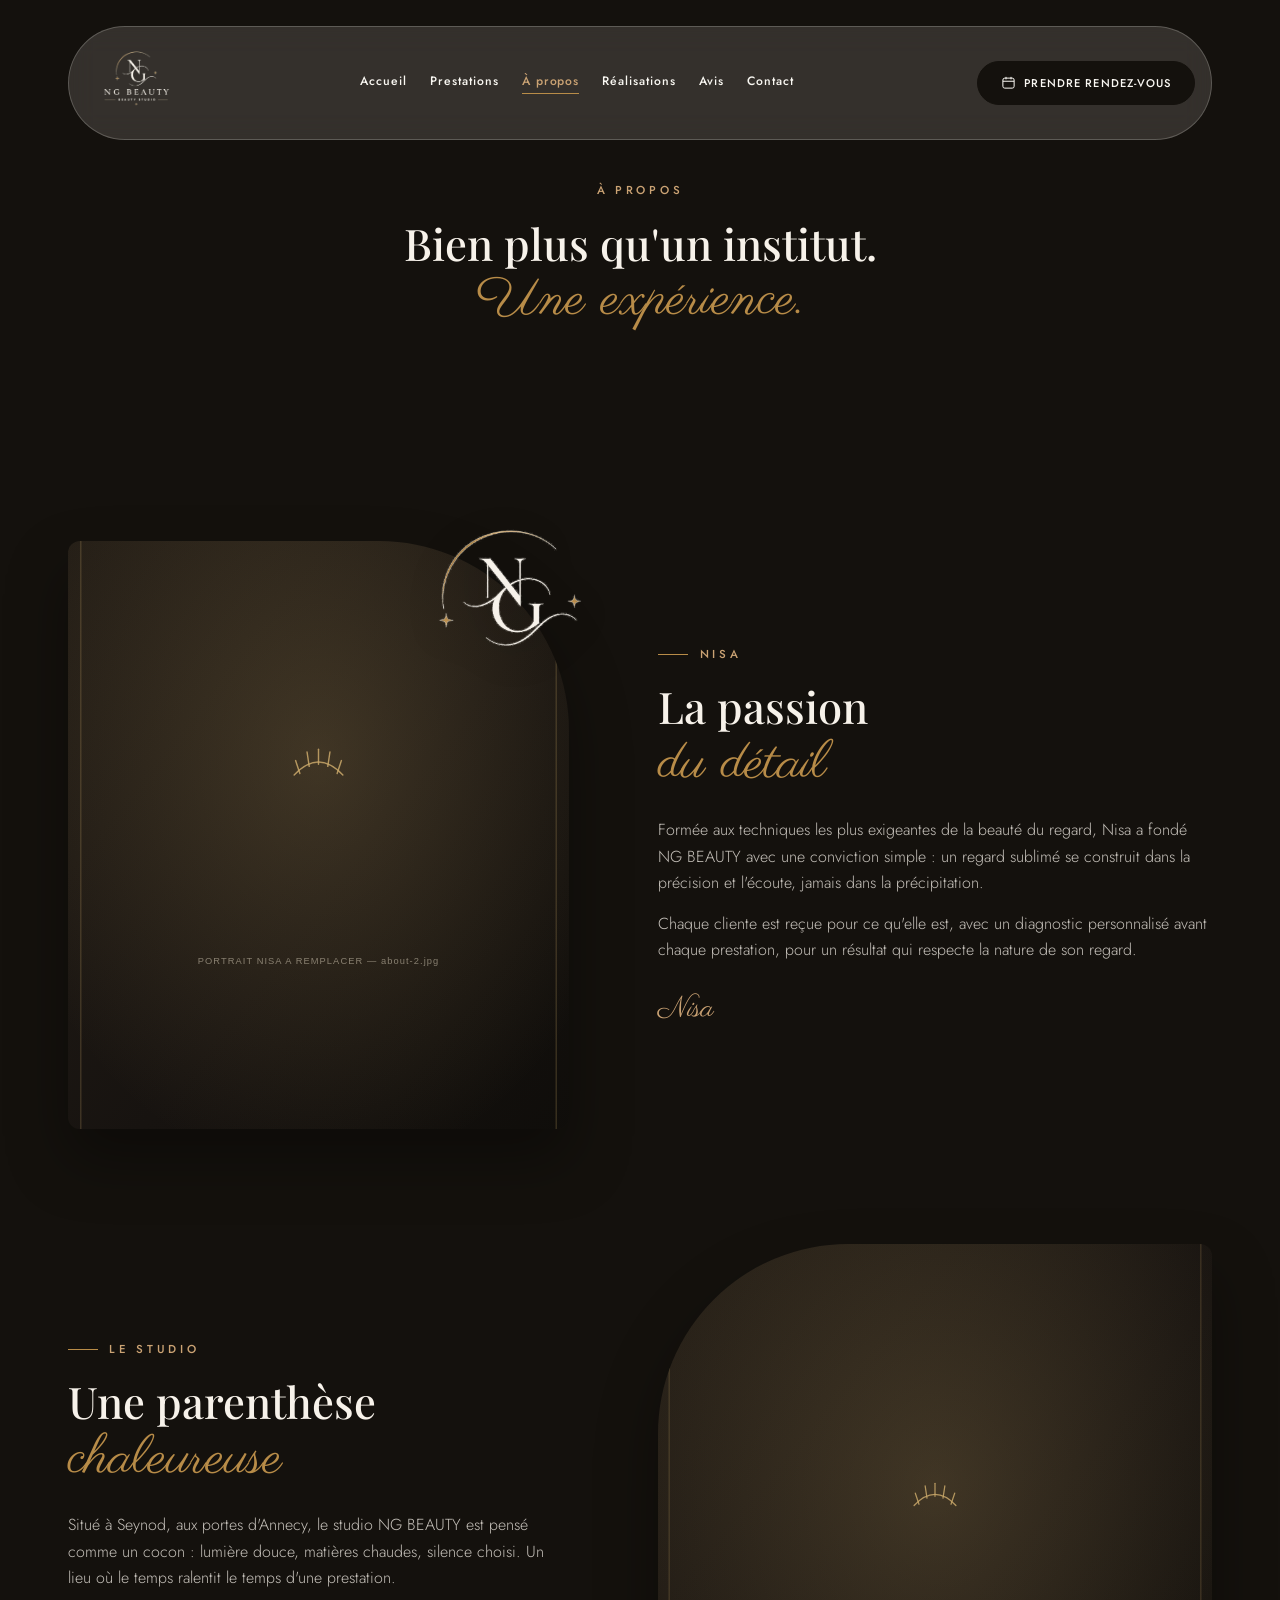
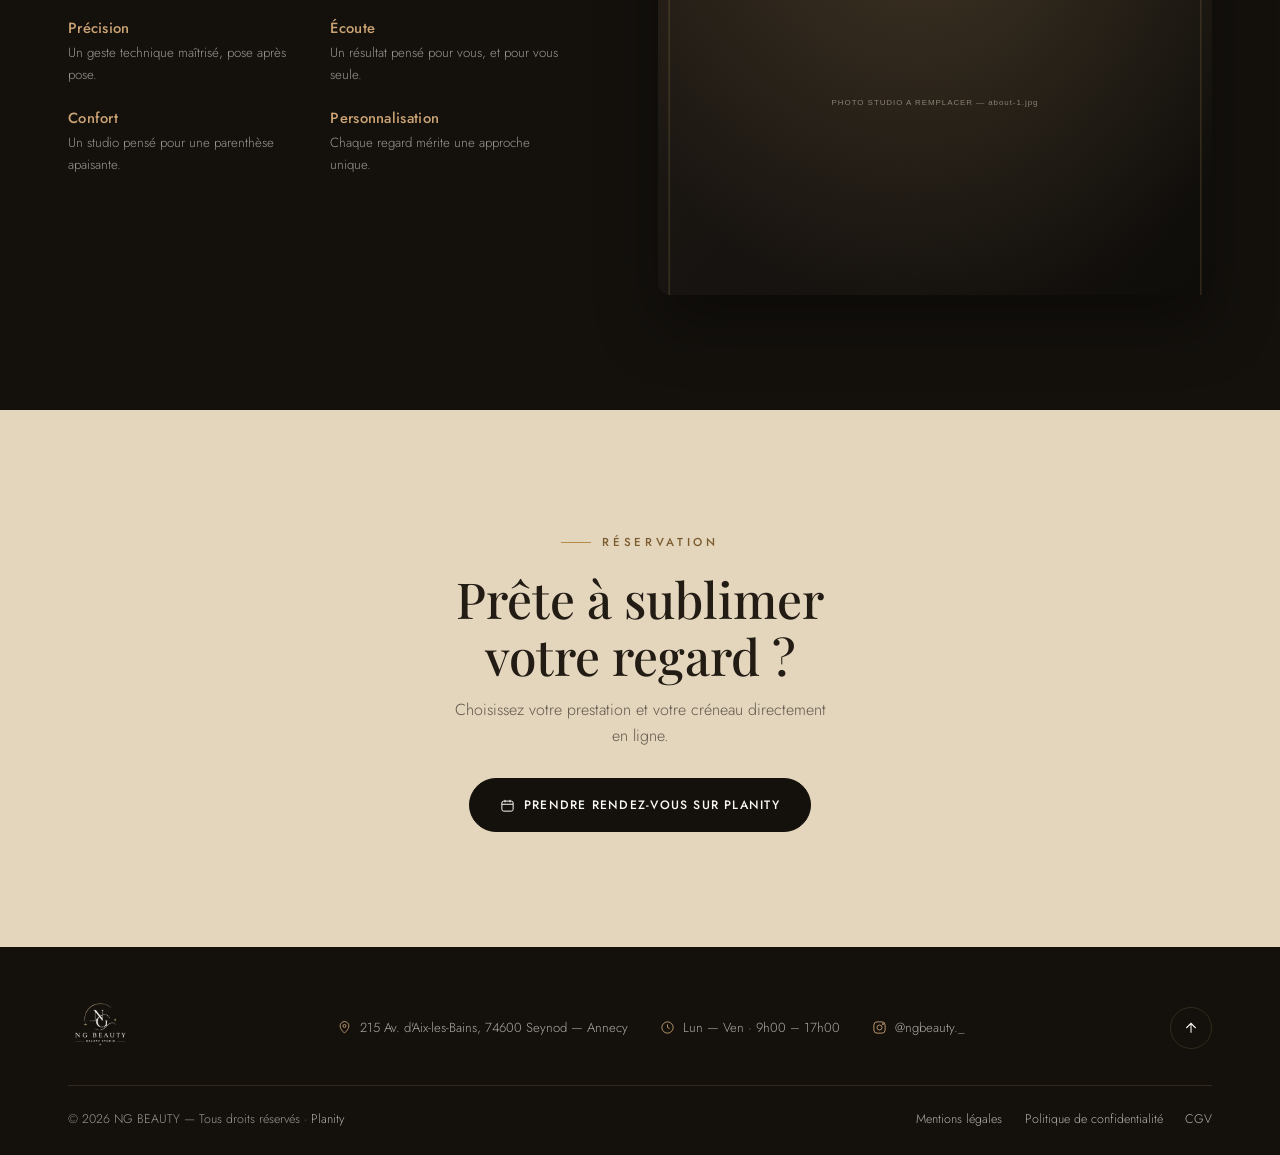
==== commit 5a79a047: "Refonte de la DA à partir du vrai logo NG BEAUTY (asset officiel) Remplace le monogramme recréé en S" ====
--- a/about.html
+++ b/about.html
@@ -6,7 +6,9 @@
 <title>À propos — NG BEAUTY | Beauty Studio à Annecy</title>
 <meta name="description" content="Découvrez NG BEAUTY, Beauty Studio à Annecy / Seynod dédié à la beauté du regard. Passion, précision et écoute au service de votre regard.">
 <link rel="canonical" href="https://www.ngbeauty-annecy.fr/about.html">
-<link rel="icon" href="assets/favicon.svg" type="image/svg+xml">
+<link rel="icon" href="assets/favicon-32.png" sizes="32x32" type="image/png">
+<link rel="icon" href="assets/favicon-512.png" sizes="512x512" type="image/png">
+<link rel="apple-touch-icon" href="assets/apple-touch-icon.png">
 
 <meta property="og:type" content="website">
 <meta property="og:title" content="À propos — NG BEAUTY">
@@ -27,7 +29,8 @@
   <div class="container">
     <div class="header-bar">
       <a href="index.html" class="brand" aria-label="NG BEAUTY — Accueil">
-        <img src="assets/logo-white.svg" alt="NG BEAUTY">
+        <img src="assets/logo-white.png" alt="NG BEAUTY" class="logo-on-dark">
+        <img src="assets/logo.png" alt="NG BEAUTY" class="logo-on-light">
       </a>
       <nav class="main-nav" aria-label="Navigation principale">
         <a href="index.html">Accueil</a>
@@ -75,13 +78,7 @@
         <div class="about-media reveal">
           <img src="assets/about-2.svg" alt="Nisa, fondatrice de NG BEAUTY">
           <div class="about-badge" aria-hidden="true">
-            <svg viewBox="0 0 120 120">
-              <defs><path id="badgeRing1" d="M60,10 a50,50 0 1,1 -0.1,0 z"/></defs>
-              <circle cx="60" cy="60" r="58" fill="#14110d"/>
-              <circle cx="60" cy="60" r="52" fill="none" stroke="#caa96a" stroke-width="0.75" stroke-opacity="0.6"/>
-              <text font-size="6.4" letter-spacing="2.2" fill="#caa96a"><textPath href="#badgeRing1" startOffset="0%">NG BEAUTY • SEYNOD • ANNECY • </textPath></text>
-              <text x="60" y="68" text-anchor="middle" font-family="Playfair Display, Georgia, serif" font-size="24" fill="#caa96a">NG</text>
-            </svg>
+            <img src="assets/logo-mark-white.png" alt="">
           </div>
         </div>
         <div class="reveal reveal-delay-1">
@@ -146,8 +143,7 @@
   <div class="container">
     <div class="footer-row">
       <div class="footer-brand">
-        <img src="assets/logo-white.svg" alt="NG BEAUTY">
-        <span>Beauty Studio</span>
+        <img src="assets/logo-white.png" alt="NG BEAUTY">
       </div>
       <div class="footer-info">
         <span class="footer-info-item">
--- a/css/style.css
+++ b/css/style.css
@@ -55,10 +55,13 @@
   --beige: #e4d5bd;
   --beige-dark: #cbb290;
 
-  --gold: #b8965f;
-  --gold-light: #caa96a;
-  --gold-deep: #7c5f38;
-  --gold-soft: rgba(184, 150, 95, 0.35);
+  /* Palette dérivée directement du logo NG BEAUTY fourni (monogramme,
+     arc et étoiles) : or échantillonné sur les étoiles pleines du
+     logo (rgb 184,140,72) pour une teinte fidèle et non générique. */
+  --gold: #b88c48;
+  --gold-light: #cba374;
+  --gold-deep: #7a5c2e;
+  --gold-soft: rgba(184, 140, 72, 0.35);
 
   --ink: #221c14;
   --ink-soft: rgba(34, 28, 20, 0.68);
@@ -388,7 +391,7 @@
     transition: none;
   }
 
-  .hero-eyebrow,
+  .hero-logo,
   .hero-title,
   .hero-text,
   .hero-actions,
@@ -439,7 +442,7 @@
   gap: 1.5rem;
   max-width: var(--container);
   margin: 0 auto;
-  padding: 0.7rem 0.9rem 0.7rem 1.4rem;
+  padding: 0.9rem 1rem 0.9rem 1.6rem;
   border-radius: var(--radius-full);
   background: rgba(247, 242, 234, 0.14);
   border: 1px solid rgba(247, 242, 234, 0.22);
@@ -458,17 +461,27 @@
 .brand {
   display: inline-flex;
   align-items: center;
-}
-
+  padding: 0.3rem 0;
+}
+
+/* Logo officiel NG BEAUTY — deux variantes du même fichier fourni
+   (clair sur fond sombre / original sur fond clair), jamais recréé. */
 .brand img {
-  height: 28px;
+  height: clamp(48px, 6vw, 74px);
   width: auto;
-  filter: brightness(0) invert(1);
-  transition: filter 0.5s var(--ease);
-}
-
-.site-header.is-scrolled .brand img {
-  filter: none;
+  transition: opacity 0.4s var(--ease);
+}
+
+.logo-on-light {
+  display: none;
+}
+
+.site-header.is-scrolled .logo-on-dark {
+  display: none;
+}
+
+.site-header.is-scrolled .logo-on-light {
+  display: block;
 }
 
 .main-nav {
@@ -624,7 +637,7 @@
 
 /* Séquence d'entrée : chaque élément part légèrement décalé puis
    se pose en fondu, avec un décalage croissant (voir .is-intro-done). */
-.hero-eyebrow,
+.hero-logo,
 .hero-title,
 .hero-text,
 .hero-actions,
@@ -635,20 +648,18 @@
   transition: opacity 1s var(--ease-soft), transform 1s var(--ease-soft);
 }
 
-.hero.is-intro-done .hero-eyebrow { opacity: 1; transform: none; transition-delay: 0.15s; }
+.hero.is-intro-done .hero-logo { opacity: 1; transform: none; transition-delay: 0.1s; }
 .hero.is-intro-done .hero-title { opacity: 1; transform: none; transition-delay: 0.32s; }
 .hero.is-intro-done .hero-text { opacity: 1; transform: none; transition-delay: 0.52s; }
 .hero.is-intro-done .hero-actions { opacity: 1; transform: none; transition-delay: 0.68s; }
 .hero.is-intro-done .hero-proof { opacity: 1; transform: none; transition-delay: 0.85s; }
 .hero.is-intro-done .hero-side-label { opacity: 1; transform: none; transition-delay: 0.9s; }
 
-.hero-eyebrow {
-  font-size: 0.72rem;
-  letter-spacing: 0.34em;
-  text-transform: uppercase;
-  color: var(--gold-light);
-  display: block;
-  margin-bottom: 0.9rem;
+/* Logo officiel NG BEAUTY affiché dans le hero — jamais recréé en texte. */
+.hero-logo {
+  height: clamp(84px, 11vw, 132px);
+  width: auto;
+  margin-bottom: 1.4rem;
 }
 
 .hero-title {
@@ -1115,7 +1126,7 @@
   position: relative;
 }
 
-.about-media img {
+.about-media > img {
   width: 100%;
   aspect-ratio: 4 / 4.7;
   object-fit: cover;
@@ -1123,26 +1134,29 @@
   box-shadow: 0 30px 60px rgba(0, 0, 0, 0.35);
 }
 
-.about-grid.reverse .about-media img {
+.about-grid.reverse .about-media > img {
   border-radius: var(--radius-arch-r);
 }
 
+/* Badge décoratif : le monogramme réel du logo (recadré), jamais
+   redessiné, posé en incrustation sur la photo. */
 .about-badge {
   position: absolute;
-  top: -1.4rem;
-  right: -1.4rem;
-  width: 108px;
-  height: 108px;
+  top: -1rem;
+  right: -1rem;
+  width: 150px;
+  filter: drop-shadow(0 10px 20px rgba(0, 0, 0, 0.35));
 }
 
 .about-grid.reverse .about-badge {
   right: auto;
-  left: -1.4rem;
-}
-
-.about-badge svg {
+  left: -1rem;
+}
+
+.about-badge img {
   width: 100%;
-  height: 100%;
+  height: auto;
+  display: block;
 }
 
 .about-values {
@@ -1755,14 +1769,8 @@
 }
 
 .footer-brand img {
-  height: 24px;
-}
-
-.footer-brand span {
-  font-size: 0.78rem;
-  color: rgba(247, 242, 234, 0.5);
-  border-left: 1px solid var(--black-line);
-  padding-left: 0.9rem;
+  height: clamp(42px, 5vw, 58px);
+  width: auto;
 }
 
 .footer-info {
@@ -1889,7 +1897,7 @@
 @media (max-width: 1080px) {
   .about-grid { grid-template-columns: 1fr; }
   .about-media { max-width: 460px; margin: 0 auto; }
-  .about-badge { width: 88px; height: 88px; }
+  .about-badge { width: 120px; }
   .final-cta-grid { grid-template-columns: 1fr; text-align: center; }
   .final-cta h2 { max-width: none; margin-left: auto; margin-right: auto; }
   .final-cta p { margin-left: auto; margin-right: auto; }
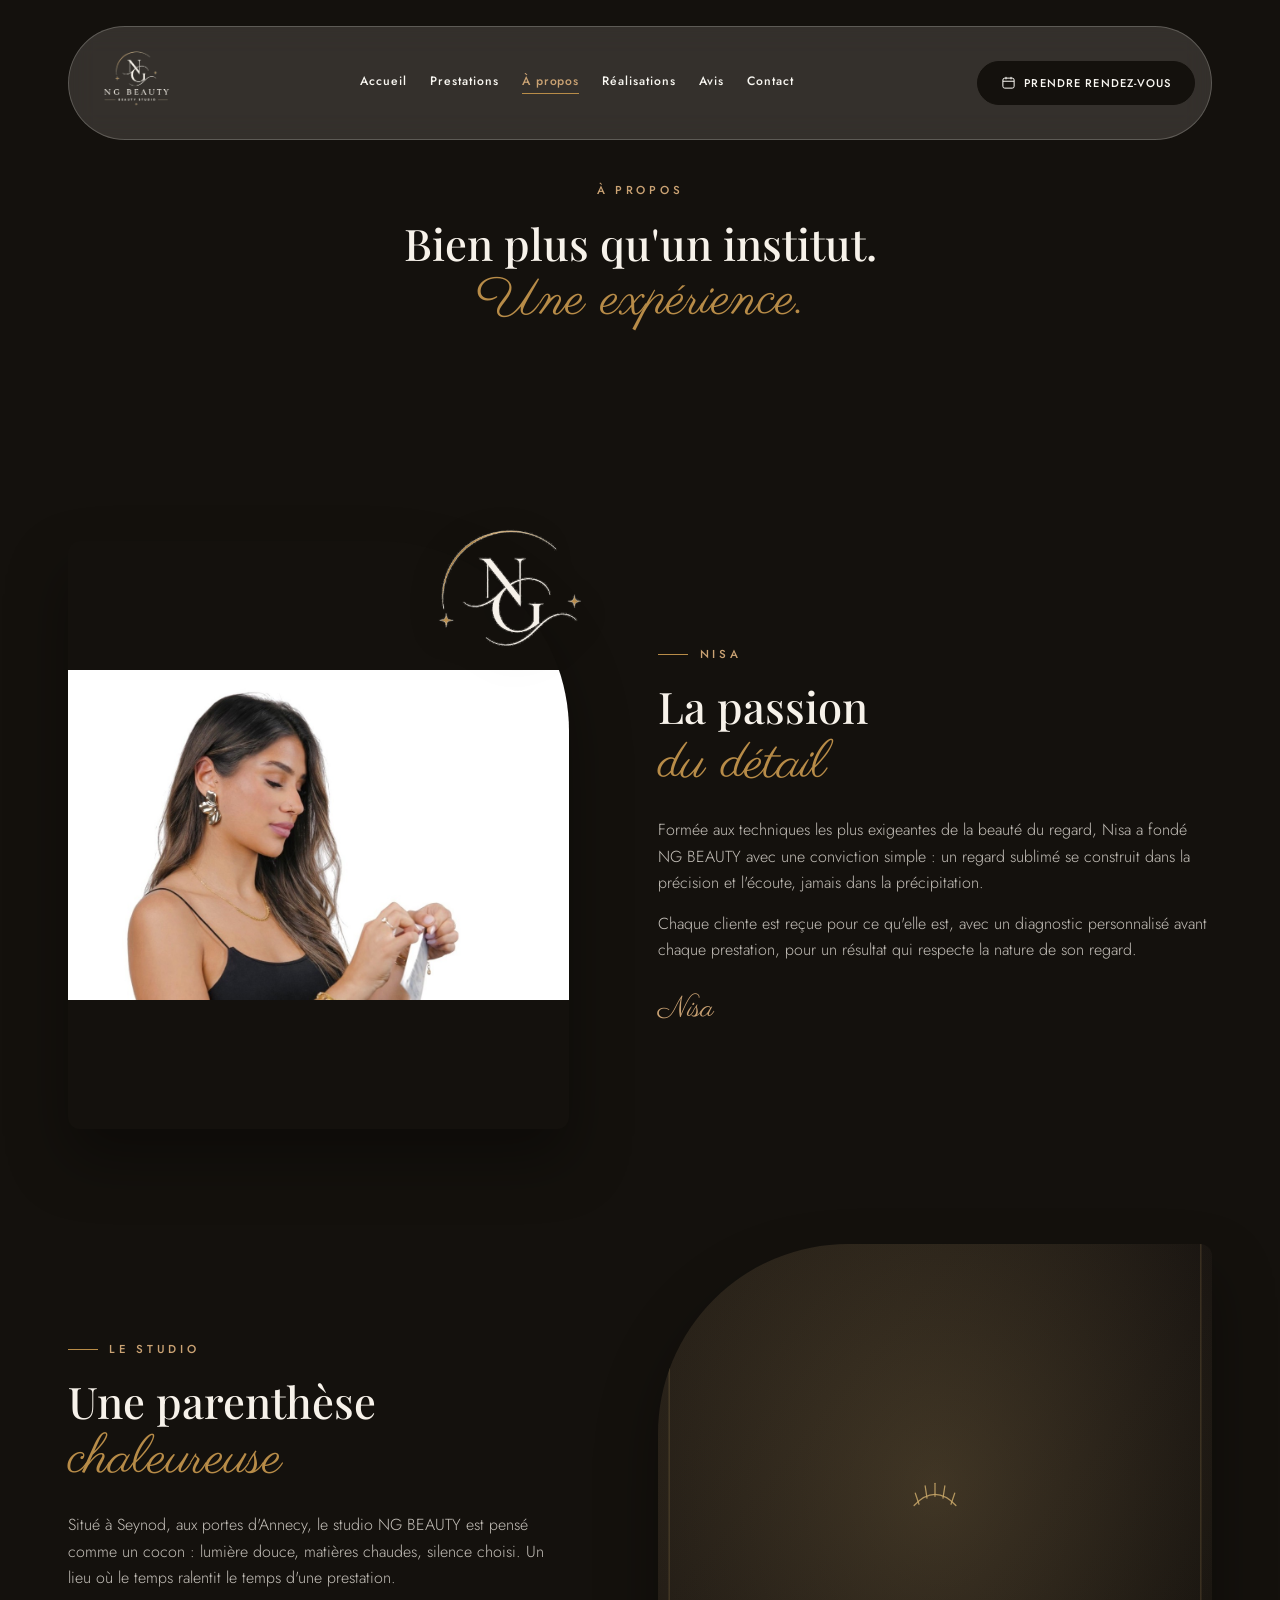
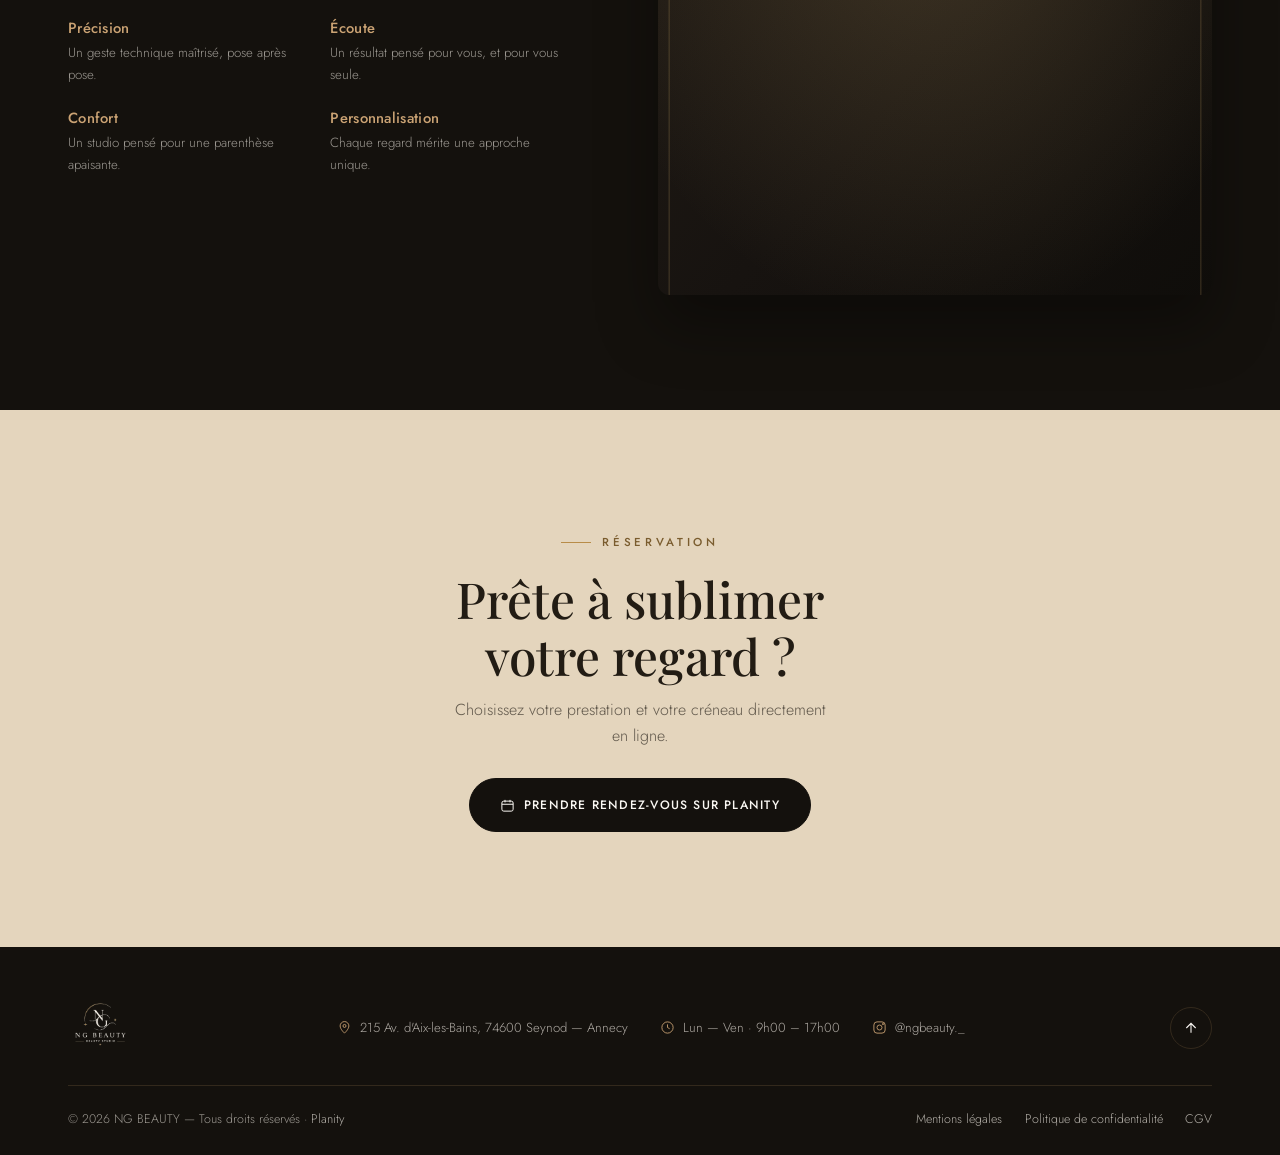
==== commit 2cf51e85: "Réutilise le portrait de Nisa dans la section « La passion du détail » Remplace le placeholder abstr" ====
--- a/about.html
+++ b/about.html
@@ -76,7 +76,7 @@
     <div class="container">
       <div class="about-grid">
         <div class="about-media reveal">
-          <img src="assets/about-2.svg" alt="Nisa, fondatrice de NG BEAUTY">
+          <img src="assets/about-portrait.jpg" alt="Nisa, fondatrice de NG BEAUTY" style="object-fit: contain; background: var(--black);">
           <div class="about-badge" aria-hidden="true">
             <img src="assets/logo-mark-white.png" alt="">
           </div>
--- a/css/style.css
+++ b/css/style.css
@@ -859,16 +859,27 @@
 
 .service-card {
   scroll-snap-align: start;
-  flex: 0 0 clamp(230px, 26vw, 290px);
+  flex: 0 0 clamp(240px, 26vw, 300px);
   position: relative;
+  background: var(--black-soft);
+  border: 1px solid var(--gold-soft);
+  border-radius: var(--radius-card);
+  overflow: hidden;
+  transition: border-color 0.5s var(--ease), box-shadow 0.5s var(--ease),
+    transform 0.5s var(--ease), opacity 0.9s var(--ease);
+}
+
+.service-card:hover,
+.service-card:focus-within {
+  border-color: var(--gold-light);
+  box-shadow: 0 18px 40px rgba(0, 0, 0, 0.35);
+  transform: translateY(-4px);
 }
 
 .service-card-media {
   position: relative;
-  border-radius: var(--radius-card);
   overflow: hidden;
-  aspect-ratio: 3 / 3.6;
-  margin-bottom: 1rem;
+  aspect-ratio: 3 / 3.15;
 }
 
 .service-card-media img {
@@ -886,42 +897,86 @@
   content: "";
   position: absolute;
   inset: 0;
-  background: linear-gradient(0deg, rgba(20, 17, 13, 0.75) 0%, rgba(20, 17, 13, 0) 55%);
+  background: linear-gradient(0deg, rgba(20, 17, 13, 0.6) 0%, rgba(20, 17, 13, 0) 45%);
 }
 
 .service-card-tag {
   position: absolute;
-  top: 0.9rem;
-  left: 0.9rem;
+  top: 0.8rem;
+  left: 0.8rem;
   z-index: 1;
-  background: rgba(250, 248, 243, 0.92);
-  color: var(--ink);
-  font-size: 0.65rem;
-  letter-spacing: 0.1em;
+  background: rgba(20, 17, 13, 0.82);
+  border: 1px solid rgba(203, 163, 116, 0.5);
+  color: var(--gold-light);
+  font-size: 0.63rem;
+  letter-spacing: 0.12em;
   text-transform: uppercase;
-  padding: 0.35rem 0.8rem;
+  padding: 0.32rem 0.75rem;
   border-radius: var(--radius-full);
 }
 
+.service-card-body {
+  padding: 1.2rem 1.3rem 1.4rem;
+}
+
+.service-card h3 {
+  font-size: 1.05rem;
+  letter-spacing: 0.02em;
+  text-transform: uppercase;
+  margin-bottom: 0.5rem;
+  color: var(--cream);
+}
+
+.service-card p {
+  font-size: 0.83rem;
+  line-height: 1.55;
+  color: rgba(247, 242, 234, 0.6);
+  margin-bottom: 1.1rem;
+  min-height: 2.6em;
+}
+
+.service-card-meta {
+  display: flex;
+  align-items: center;
+  justify-content: space-between;
+  gap: 0.8rem;
+  padding-top: 0.9rem;
+  margin-bottom: 0.9rem;
+  border-top: 1px solid var(--black-line);
+}
+
 .service-card-price {
-  position: absolute;
-  bottom: 0.9rem;
-  right: 0.9rem;
-  z-index: 1;
   font-family: var(--font-serif);
-  font-size: 1.1rem;
+  font-size: 1.25rem;
   color: var(--gold-light);
 }
 
-.service-card h3 {
-  font-size: 1.1rem;
-  margin-bottom: 0.35rem;
-}
-
-.service-card p {
-  font-size: 0.85rem;
-  color: rgba(247, 242, 234, 0.62);
-  margin-bottom: 0.7rem;
+.service-card-book {
+  display: inline-flex;
+  align-items: center;
+  gap: 0.4rem;
+  font-size: 0.72rem;
+  font-weight: 500;
+  letter-spacing: 0.12em;
+  text-transform: uppercase;
+  color: var(--gold-light);
+  transition: color 0.35s var(--ease), gap 0.35s var(--ease);
+}
+
+.service-card-book svg {
+  width: 13px;
+  height: 13px;
+  transition: transform 0.35s var(--ease);
+}
+
+.service-card:hover .service-card-book,
+.service-card:focus-within .service-card-book {
+  color: var(--gold);
+}
+
+.service-card:hover .service-card-book svg,
+.service-card:focus-within .service-card-book svg {
+  transform: translateX(4px);
 }
 
 .carousel-controls {
@@ -981,128 +1036,43 @@
 
 /* ---------- Prestations detail (prestations.html) ---------- */
 .prestations {
-  background: var(--cream);
-}
-
-.service-row {
-  display: flex;
-  flex-wrap: wrap;
-  align-items: baseline;
-  gap: 0.3rem 1.2rem;
-  padding: 1.7rem 0.6rem;
-  border-bottom: 1px solid rgba(34, 28, 20, 0.12);
-  border-radius: var(--radius-full);
-  transition: padding-left 0.4s var(--ease), background-color 0.4s var(--ease), border-color 0.4s var(--ease);
-}
-
-.service-row:first-child {
-  border-top: 1px solid rgba(34, 28, 20, 0.12);
-}
-
-.service-row:hover {
-  padding-left: 1.2rem;
-  background: rgba(184, 150, 95, 0.07);
-  border-color: var(--gold-soft);
-}
-
-.service-main {
-  display: flex;
-  flex-wrap: wrap;
-  align-items: baseline;
-  gap: 0.3rem 1.2rem;
-  flex: 1;
-  min-width: 0;
-}
-
-.service-name {
-  font-family: var(--font-serif);
-  font-size: 1.22rem;
-  font-weight: 500;
-  white-space: nowrap;
-}
-
-.service-dots {
-  flex: 1;
-  border-bottom: 1px dotted rgba(34, 28, 20, 0.25);
-  margin-bottom: 0.4rem;
-  min-width: 20px;
-}
-
-.service-desc {
-  flex-basis: 100%;
-  font-size: 0.87rem;
-  color: var(--ink-soft);
-  max-width: 52ch;
-}
-
-.service-meta {
-  display: flex;
-  align-items: center;
-  gap: 1.2rem;
-  flex-shrink: 0;
-}
-
-.service-price {
-  font-family: var(--font-serif);
-  font-size: 1.28rem;
-  color: var(--gold-deep);
-  white-space: nowrap;
-}
-
-.service-book {
-  font-size: 0.7rem;
-  letter-spacing: 0.12em;
-  text-transform: uppercase;
-  color: var(--gold-deep);
-  opacity: 0;
-  transform: translateX(-6px);
-  transition: opacity 0.4s var(--ease), transform 0.4s var(--ease);
-  display: inline-flex;
-  align-items: center;
-  gap: 0.35rem;
-}
-
-.service-row:hover .service-book,
-.service-row:focus-within .service-book {
-  opacity: 1;
-  transform: translateX(0);
-}
-
-.service-book svg {
-  width: 12px;
-  height: 12px;
-  transition: transform 0.35s var(--ease);
-}
-
-.service-row:hover .service-book svg {
-  transform: translateX(3px);
-}
-
-.service-group + .service-group {
-  margin-top: clamp(2.4rem, 5vw, 3.6rem);
+  background: var(--black);
+  color: var(--ivory);
+}
+
+.services-grid {
+  display: grid;
+  grid-template-columns: repeat(auto-fill, minmax(260px, 1fr));
+  gap: clamp(1.2rem, 2.5vw, 1.8rem);
 }
 
 .service-group-title {
   font-size: 0.78rem;
   letter-spacing: 0.24em;
   text-transform: uppercase;
-  color: var(--gold-deep);
-  margin-bottom: 0.6rem;
-  padding-left: 0.6rem;
+  color: var(--gold-light);
+  margin-bottom: 1.1rem;
+  padding-left: 0.2rem;
+}
+
+.service-group-title-spaced {
+  margin-top: clamp(2.6rem, 5vw, 4rem);
 }
 
 .prestations-footer {
-  margin-top: clamp(2.4rem, 5vw, 3.6rem);
+  margin-top: clamp(2rem, 4vw, 2.8rem);
   display: flex;
   flex-wrap: wrap;
   align-items: center;
   justify-content: space-between;
   gap: 1.5rem;
+  padding-top: clamp(2rem, 4vw, 2.8rem);
+  border-top: 1px solid var(--black-line);
 }
 
 .prestations-note {
   font-size: 0.85rem;
-  color: var(--ink-soft);
+  color: rgba(247, 242, 234, 0.6);
   max-width: 46ch;
 }
 
@@ -1603,12 +1573,6 @@
   margin-top: 0.9rem;
 }
 
-.review-placeholder {
-  color: rgba(247, 242, 234, 0.62);
-  font-size: 0.8rem;
-  font-style: italic;
-}
-
 .reviews-track-wrap {
   max-width: 980px;
   margin: 0 auto;
@@ -1904,7 +1868,7 @@
   .final-cta-bullets { justify-content: center; }
   .final-cta-media { max-width: 360px; margin: 0 auto; }
   .collage-grid { grid-template-columns: 1fr; }
-  .collage { max-width: 480px; margin: 0 auto; }
+  .collage { width: 100%; max-width: 480px; margin: 0 auto; }
   .hero-proof { display: none; }
 }
 
